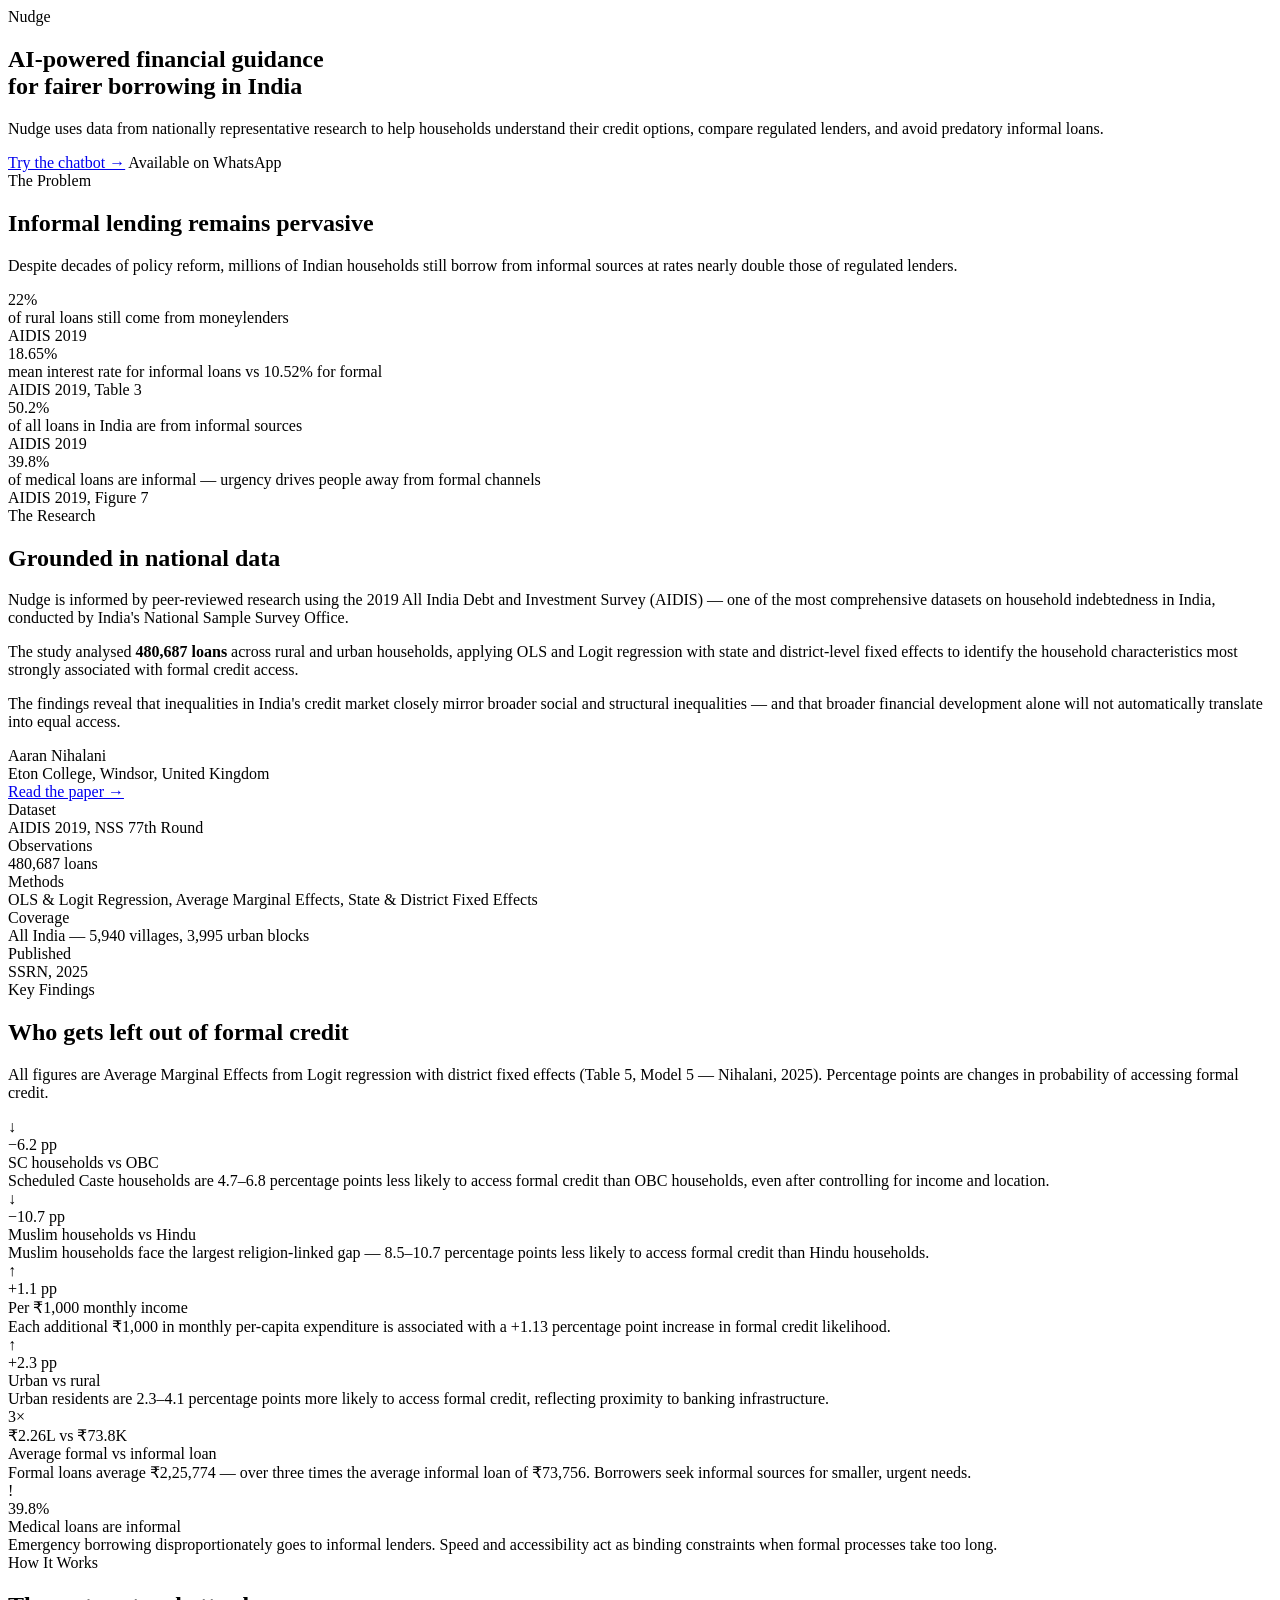
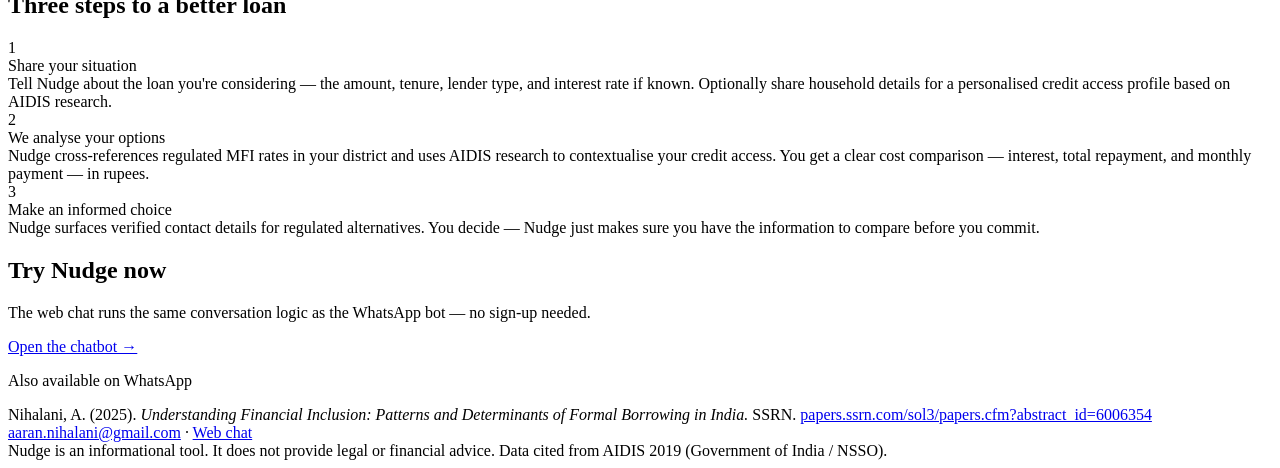
==== nudge_webhook/templates/landing.html @ 599371ca "refactor: remove RL pipeline and restructure bot code Remove all reinforcement learning-related depe" ====
<!doctype html>
<html lang="en">
  <head>
    <meta charset="utf-8" />
    <meta name="viewport" content="width=device-width, initial-scale=1" />
    <title>Nudge — AI-Powered Financial Guidance</title>
    <meta name="description" content="Nudge uses nationally representative research data to help Indian households access fairer credit and avoid predatory informal lenders." />
    <link rel="preconnect" href="https://fonts.googleapis.com" />
    <link rel="preconnect" href="https://fonts.gstatic.com" crossorigin />
    <link href="https://fonts.googleapis.com/css2?family=Fraunces:opsz,wght@9..144,400;9..144,600;9..144,700&family=IBM+Plex+Sans:wght@400;500;600&display=swap" rel="stylesheet" />
    <link rel="stylesheet" href="/static/landing.css" />
  </head>
  <body>
    <div class="bg-grain" aria-hidden="true"></div>

    <!-- ── Hero ─────────────────────────────────────────────────────────── -->
    <section class="hero">
      <div class="container">
        <div class="wordmark">Nudge</div>
        <h1 class="hero-headline">
          AI-powered financial guidance<br />for fairer borrowing in India
        </h1>
        <p class="hero-sub">
          Nudge uses data from nationally representative research to help households understand
          their credit options, compare regulated lenders, and avoid predatory informal loans.
        </p>
        <div class="hero-actions">
          <a href="/chat" class="btn btn-primary">Try the chatbot →</a>
          <span class="hero-badge">Available on WhatsApp</span>
        </div>
      </div>
    </section>

    <!-- ── The Problem ───────────────────────────────────────────────────── -->
    <section class="section" id="problem">
      <div class="container">
        <div class="section-label">The Problem</div>
        <h2 class="section-title">Informal lending remains pervasive</h2>
        <p class="section-intro">
          Despite decades of policy reform, millions of Indian households still borrow from
          informal sources at rates nearly double those of regulated lenders.
        </p>
        <div class="stat-grid">
          <div class="stat-card">
            <div class="stat-num">22%</div>
            <div class="stat-desc">of rural loans still come from moneylenders</div>
            <div class="stat-src">AIDIS 2019</div>
          </div>
          <div class="stat-card">
            <div class="stat-num">18.65%</div>
            <div class="stat-desc">mean interest rate for informal loans vs 10.52% for formal</div>
            <div class="stat-src">AIDIS 2019, Table 3</div>
          </div>
          <div class="stat-card">
            <div class="stat-num">50.2%</div>
            <div class="stat-desc">of all loans in India are from informal sources</div>
            <div class="stat-src">AIDIS 2019</div>
          </div>
          <div class="stat-card">
            <div class="stat-num">39.8%</div>
            <div class="stat-desc">of medical loans are informal — urgency drives people away from formal channels</div>
            <div class="stat-src">AIDIS 2019, Figure 7</div>
          </div>
        </div>
      </div>
    </section>

    <!-- ── The Research ──────────────────────────────────────────────────── -->
    <section class="section section-alt" id="research">
      <div class="container">
        <div class="section-label">The Research</div>
        <h2 class="section-title">Grounded in national data</h2>
        <div class="research-layout">
          <div class="research-text">
            <p>
              Nudge is informed by peer-reviewed research using the 2019 All India Debt and
              Investment Survey (AIDIS) — one of the most comprehensive datasets on household
              indebtedness in India, conducted by India's National Sample Survey Office.
            </p>
            <p>
              The study analysed <strong>480,687 loans</strong> across rural and urban households,
              applying OLS and Logit regression with state and district-level fixed effects to identify
              the household characteristics most strongly associated with formal credit access.
            </p>
            <p>
              The findings reveal that inequalities in India's credit market closely mirror broader
              social and structural inequalities — and that broader financial development alone will
              not automatically translate into equal access.
            </p>
            <div class="research-credit">
              <div class="credit-name">Aaran Nihalani</div>
              <div class="credit-affil">Eton College, Windsor, United Kingdom</div>
            </div>
            <a
              href="https://papers.ssrn.com/sol3/papers.cfm?abstract_id=6006354"
              target="_blank"
              rel="noopener noreferrer"
              class="btn btn-outline"
            >Read the paper →</a>
          </div>
          <div class="research-meta">
            <div class="meta-card">
              <div class="meta-item">
                <div class="meta-label">Dataset</div>
                <div class="meta-val">AIDIS 2019, NSS 77th Round</div>
              </div>
              <div class="meta-item">
                <div class="meta-label">Observations</div>
                <div class="meta-val">480,687 loans</div>
              </div>
              <div class="meta-item">
                <div class="meta-label">Methods</div>
                <div class="meta-val">OLS &amp; Logit Regression, Average Marginal Effects, State &amp; District Fixed Effects</div>
              </div>
              <div class="meta-item">
                <div class="meta-label">Coverage</div>
                <div class="meta-val">All India — 5,940 villages, 3,995 urban blocks</div>
              </div>
              <div class="meta-item">
                <div class="meta-label">Published</div>
                <div class="meta-val">SSRN, 2025</div>
              </div>
            </div>
          </div>
        </div>
      </div>
    </section>

    <!-- ── Key Findings ──────────────────────────────────────────────────── -->
    <section class="section" id="findings">
      <div class="container">
        <div class="section-label">Key Findings</div>
        <h2 class="section-title">Who gets left out of formal credit</h2>
        <p class="section-intro">
          All figures are Average Marginal Effects from Logit regression with district fixed effects
          (Table 5, Model 5 — Nihalani, 2025). Percentage points are changes in probability of
          accessing formal credit.
        </p>
        <div class="findings-grid">
          <div class="finding-card">
            <div class="finding-icon">↓</div>
            <div class="finding-stat">−6.2 pp</div>
            <div class="finding-label">SC households vs OBC</div>
            <div class="finding-detail">
              Scheduled Caste households are 4.7–6.8 percentage points less likely to access
              formal credit than OBC households, even after controlling for income and location.
            </div>
          </div>
          <div class="finding-card">
            <div class="finding-icon">↓</div>
            <div class="finding-stat">−10.7 pp</div>
            <div class="finding-label">Muslim households vs Hindu</div>
            <div class="finding-detail">
              Muslim households face the largest religion-linked gap — 8.5–10.7 percentage points
              less likely to access formal credit than Hindu households.
            </div>
          </div>
          <div class="finding-card">
            <div class="finding-icon">↑</div>
            <div class="finding-stat">+1.1 pp</div>
            <div class="finding-label">Per ₹1,000 monthly income</div>
            <div class="finding-detail">
              Each additional ₹1,000 in monthly per-capita expenditure is associated with a
              +1.13 percentage point increase in formal credit likelihood.
            </div>
          </div>
          <div class="finding-card">
            <div class="finding-icon">↑</div>
            <div class="finding-stat">+2.3 pp</div>
            <div class="finding-label">Urban vs rural</div>
            <div class="finding-detail">
              Urban residents are 2.3–4.1 percentage points more likely to access formal credit,
              reflecting proximity to banking infrastructure.
            </div>
          </div>
          <div class="finding-card">
            <div class="finding-icon">3×</div>
            <div class="finding-stat">₹2.26L vs ₹73.8K</div>
            <div class="finding-label">Average formal vs informal loan</div>
            <div class="finding-detail">
              Formal loans average ₹2,25,774 — over three times the average informal loan of
              ₹73,756. Borrowers seek informal sources for smaller, urgent needs.
            </div>
          </div>
          <div class="finding-card">
            <div class="finding-icon">!</div>
            <div class="finding-stat">39.8%</div>
            <div class="finding-label">Medical loans are informal</div>
            <div class="finding-detail">
              Emergency borrowing disproportionately goes to informal lenders. Speed and
              accessibility act as binding constraints when formal processes take too long.
            </div>
          </div>
        </div>
      </div>
    </section>

    <!-- ── How It Works ──────────────────────────────────────────────────── -->
    <section class="section section-alt" id="how">
      <div class="container">
        <div class="section-label">How It Works</div>
        <h2 class="section-title">Three steps to a better loan</h2>
        <div class="steps-grid">
          <div class="step-card">
            <div class="step-num">1</div>
            <div class="step-title">Share your situation</div>
            <div class="step-desc">
              Tell Nudge about the loan you're considering — the amount, tenure, lender type,
              and interest rate if known. Optionally share household details for a personalised
              credit access profile based on AIDIS research.
            </div>
          </div>
          <div class="step-card">
            <div class="step-num">2</div>
            <div class="step-title">We analyse your options</div>
            <div class="step-desc">
              Nudge cross-references regulated MFI rates in your district and uses AIDIS research
              to contextualise your credit access. You get a clear cost comparison — interest,
              total repayment, and monthly payment — in rupees.
            </div>
          </div>
          <div class="step-card">
            <div class="step-num">3</div>
            <div class="step-title">Make an informed choice</div>
            <div class="step-desc">
              Nudge surfaces verified contact details for regulated alternatives. You decide —
              Nudge just makes sure you have the information to compare before you commit.
            </div>
          </div>
        </div>
      </div>
    </section>

    <!-- ── Try It ─────────────────────────────────────────────────────────── -->
    <section class="section try-section" id="try">
      <div class="container try-container">
        <h2 class="try-title">Try Nudge now</h2>
        <p class="try-sub">
          The web chat runs the same conversation logic as the WhatsApp bot — no sign-up needed.
        </p>
        <a href="/chat" class="btn btn-primary btn-large">Open the chatbot →</a>
        <p class="try-note">Also available on WhatsApp</p>
      </div>
    </section>

    <!-- ── Footer ─────────────────────────────────────────────────────────── -->
    <footer class="footer">
      <div class="container footer-inner">
        <div class="footer-citation">
          Nihalani, A. (2025). <em>Understanding Financial Inclusion: Patterns and Determinants of
          Formal Borrowing in India.</em> SSRN.
          <a href="https://papers.ssrn.com/sol3/papers.cfm?abstract_id=6006354" target="_blank" rel="noopener noreferrer">
            papers.ssrn.com/sol3/papers.cfm?abstract_id=6006354
          </a>
        </div>
        <div class="footer-links">
          <a href="mailto:aaran.nihalani@gmail.com">aaran.nihalani@gmail.com</a>
          <span class="footer-sep">·</span>
          <a href="/chat">Web chat</a>
        </div>
        <div class="footer-disclaimer">
          Nudge is an informational tool. It does not provide legal or financial advice.
          Data cited from AIDIS 2019 (Government of India / NSSO).
        </div>
      </div>
    </footer>
  </body>
</html>
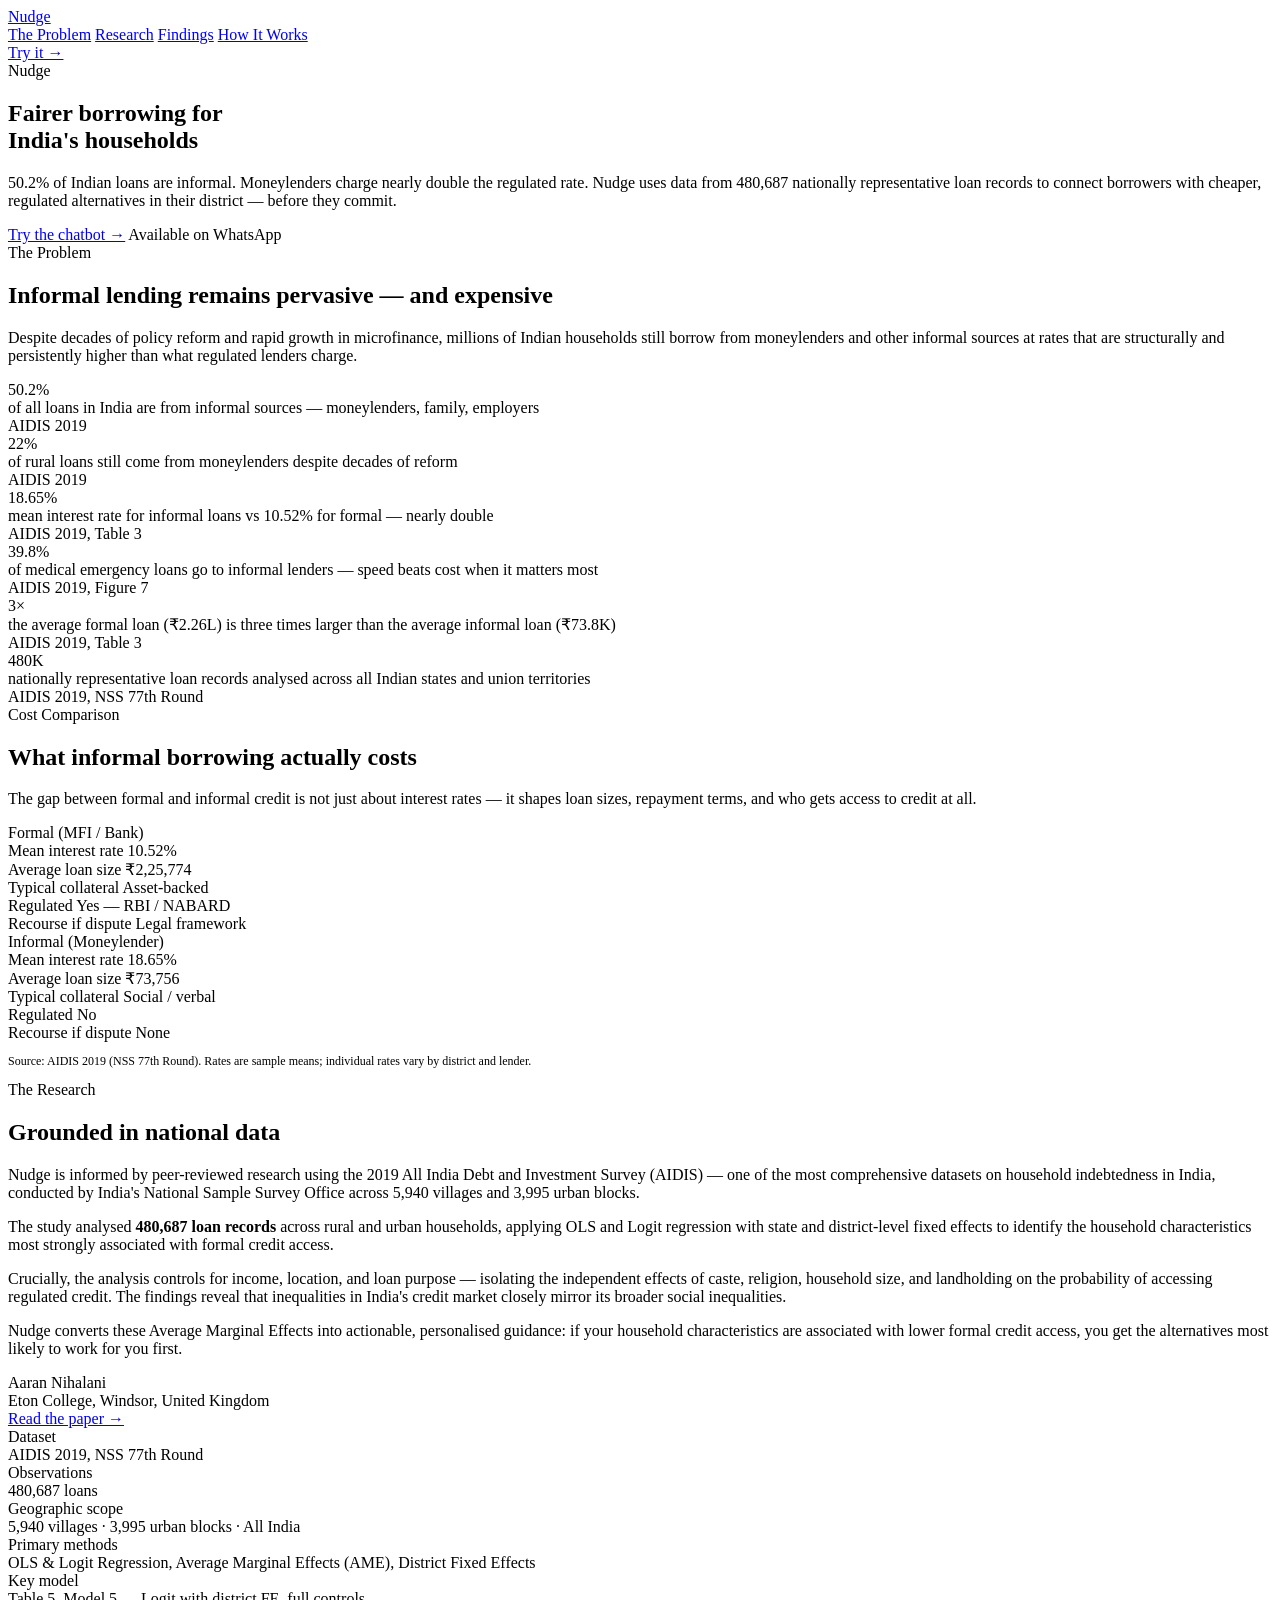
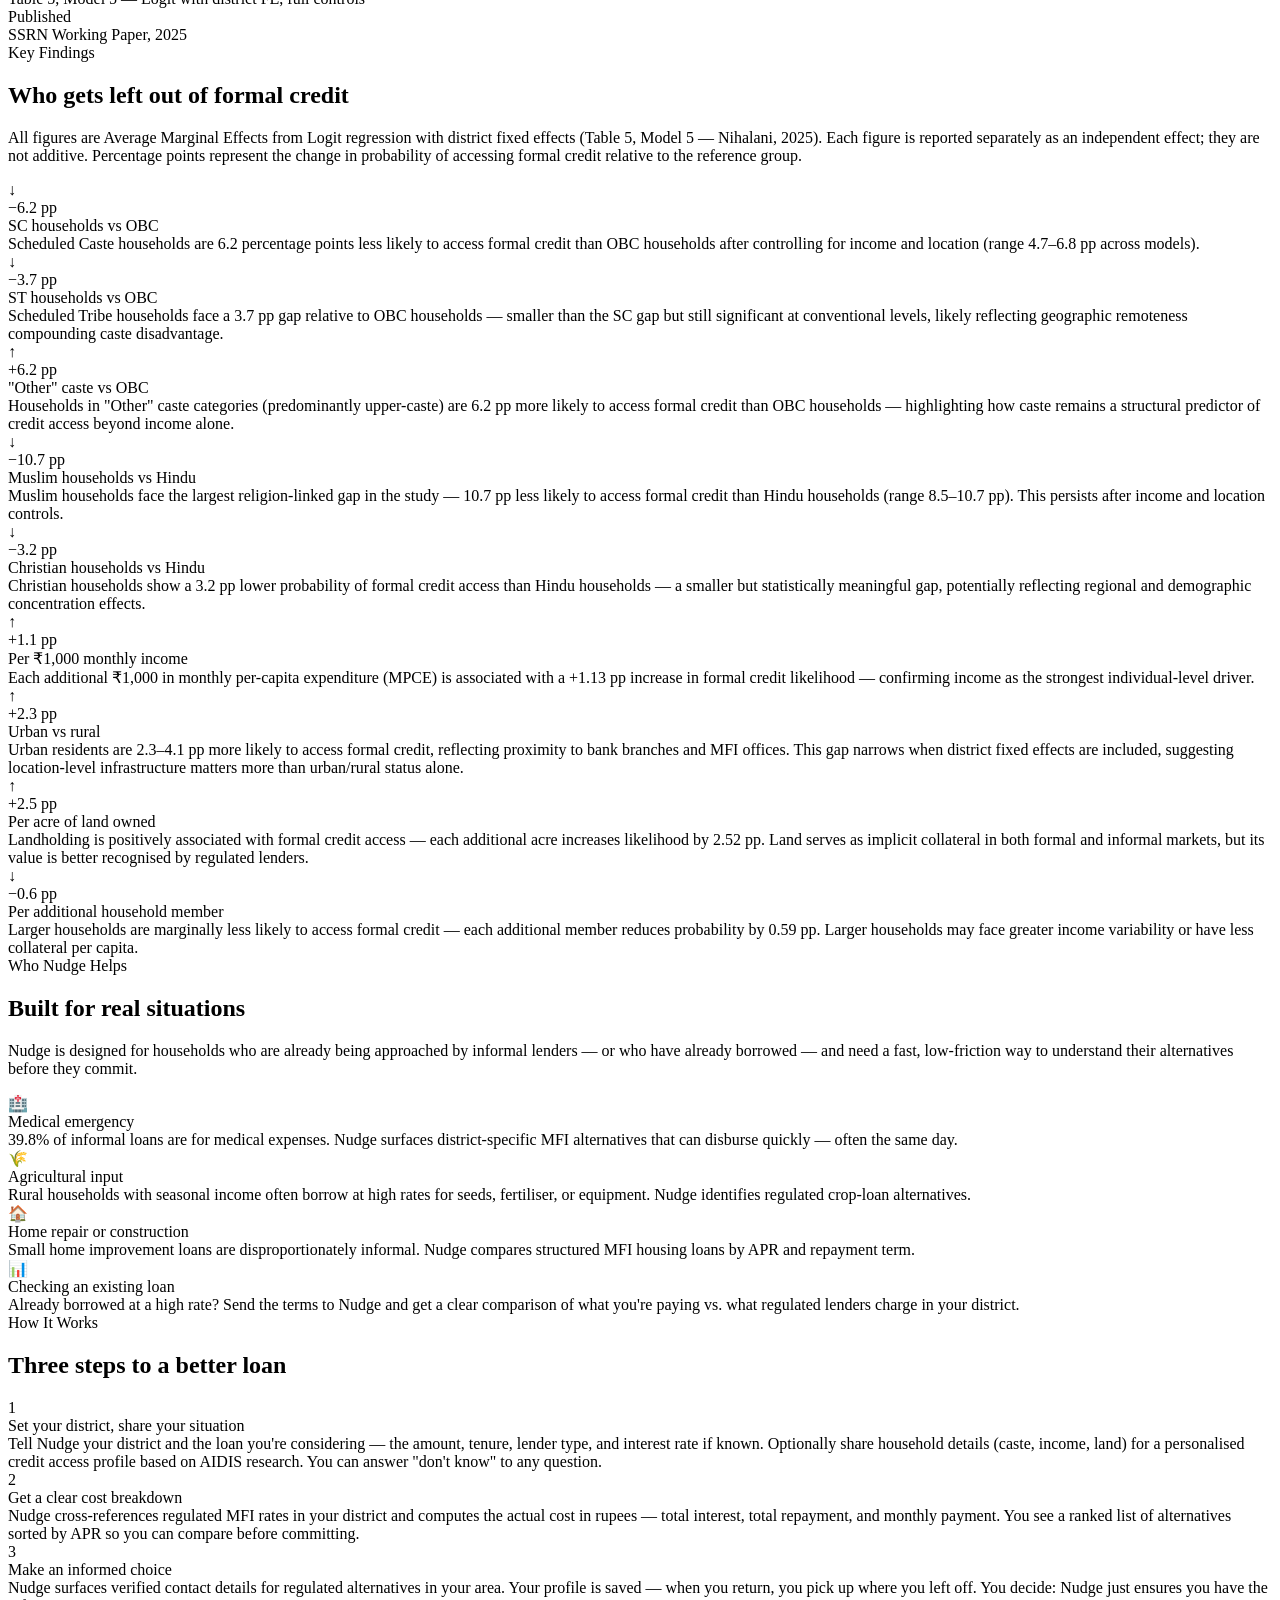
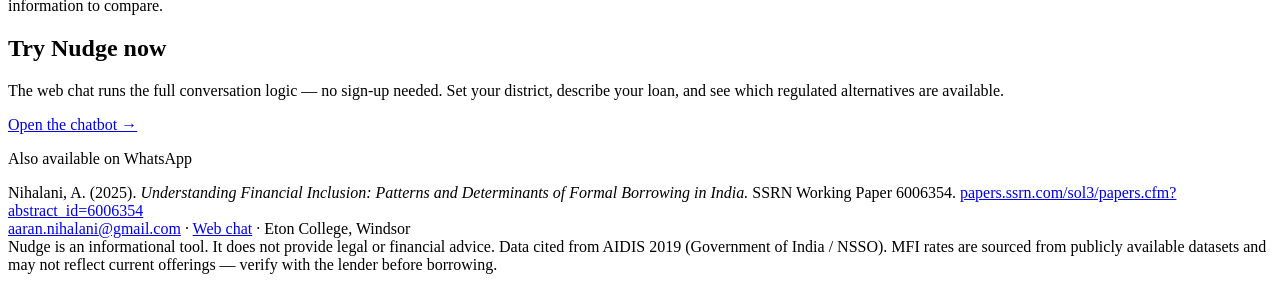
==== commit fa064efc: "chore: remove daily nudge code, fix DB, overhaul landing page remove all automated daily nudge infra" ====
--- a/nudge_webhook/templates/landing.html
+++ b/nudge_webhook/templates/landing.html
@@ -3,7 +3,7 @@
   <head>
     <meta charset="utf-8" />
     <meta name="viewport" content="width=device-width, initial-scale=1" />
-    <title>Nudge — AI-Powered Financial Guidance</title>
+    <title>Nudge — AI-Powered Financial Guidance for India</title>
     <meta name="description" content="Nudge uses nationally representative research data to help Indian households access fairer credit and avoid predatory informal lenders." />
     <link rel="preconnect" href="https://fonts.googleapis.com" />
     <link rel="preconnect" href="https://fonts.gstatic.com" crossorigin />
@@ -13,19 +13,34 @@
   <body>
     <div class="bg-grain" aria-hidden="true"></div>
 
+    <!-- ── Navigation ────────────────────────────────────────────────────── -->
+    <nav class="nav">
+      <div class="container nav-inner">
+        <a href="/" class="nav-brand">Nudge</a>
+        <div class="nav-links">
+          <a href="#problem" class="nav-link">The Problem</a>
+          <a href="#research" class="nav-link">Research</a>
+          <a href="#findings" class="nav-link">Findings</a>
+          <a href="#how" class="nav-link">How It Works</a>
+        </div>
+        <a href="/chat" class="btn btn-primary nav-cta">Try it →</a>
+      </div>
+    </nav>
+
     <!-- ── Hero ─────────────────────────────────────────────────────────── -->
     <section class="hero">
       <div class="container">
         <div class="wordmark">Nudge</div>
         <h1 class="hero-headline">
-          AI-powered financial guidance<br />for fairer borrowing in India
+          Fairer borrowing for<br />India's households
         </h1>
         <p class="hero-sub">
-          Nudge uses data from nationally representative research to help households understand
-          their credit options, compare regulated lenders, and avoid predatory informal loans.
+          50.2% of Indian loans are informal. Moneylenders charge nearly double the regulated rate.
+          Nudge uses data from 480,687 nationally representative loan records to connect borrowers
+          with cheaper, regulated alternatives in their district — before they commit.
         </p>
         <div class="hero-actions">
-          <a href="/chat" class="btn btn-primary">Try the chatbot →</a>
+          <a href="/chat" class="btn btn-primary btn-large">Try the chatbot →</a>
           <span class="hero-badge">Available on WhatsApp</span>
         </div>
       </div>
@@ -35,38 +50,110 @@
     <section class="section" id="problem">
       <div class="container">
         <div class="section-label">The Problem</div>
-        <h2 class="section-title">Informal lending remains pervasive</h2>
+        <h2 class="section-title">Informal lending remains pervasive — and expensive</h2>
         <p class="section-intro">
-          Despite decades of policy reform, millions of Indian households still borrow from
-          informal sources at rates nearly double those of regulated lenders.
+          Despite decades of policy reform and rapid growth in microfinance, millions of Indian
+          households still borrow from moneylenders and other informal sources at rates that are
+          structurally and persistently higher than what regulated lenders charge.
         </p>
         <div class="stat-grid">
           <div class="stat-card">
+            <div class="stat-num">50.2%</div>
+            <div class="stat-desc">of all loans in India are from informal sources — moneylenders, family, employers</div>
+            <div class="stat-src">AIDIS 2019</div>
+          </div>
+          <div class="stat-card">
             <div class="stat-num">22%</div>
-            <div class="stat-desc">of rural loans still come from moneylenders</div>
+            <div class="stat-desc">of rural loans still come from moneylenders despite decades of reform</div>
             <div class="stat-src">AIDIS 2019</div>
           </div>
           <div class="stat-card">
             <div class="stat-num">18.65%</div>
-            <div class="stat-desc">mean interest rate for informal loans vs 10.52% for formal</div>
+            <div class="stat-desc">mean interest rate for informal loans vs 10.52% for formal — nearly double</div>
             <div class="stat-src">AIDIS 2019, Table 3</div>
           </div>
           <div class="stat-card">
-            <div class="stat-num">50.2%</div>
-            <div class="stat-desc">of all loans in India are from informal sources</div>
-            <div class="stat-src">AIDIS 2019</div>
-          </div>
-          <div class="stat-card">
             <div class="stat-num">39.8%</div>
-            <div class="stat-desc">of medical loans are informal — urgency drives people away from formal channels</div>
+            <div class="stat-desc">of medical emergency loans go to informal lenders — speed beats cost when it matters most</div>
             <div class="stat-src">AIDIS 2019, Figure 7</div>
           </div>
-        </div>
+          <div class="stat-card">
+            <div class="stat-num">3×</div>
+            <div class="stat-desc">the average formal loan (₹2.26L) is three times larger than the average informal loan (₹73.8K)</div>
+            <div class="stat-src">AIDIS 2019, Table 3</div>
+          </div>
+          <div class="stat-card">
+            <div class="stat-num">480K</div>
+            <div class="stat-desc">nationally representative loan records analysed across all Indian states and union territories</div>
+            <div class="stat-src">AIDIS 2019, NSS 77th Round</div>
+          </div>
+        </div>
+      </div>
+    </section>
+
+    <!-- ── Formal vs Informal ─────────────────────────────────────────────── -->
+    <section class="section section-alt">
+      <div class="container">
+        <div class="section-label">Cost Comparison</div>
+        <h2 class="section-title">What informal borrowing actually costs</h2>
+        <p class="section-intro">
+          The gap between formal and informal credit is not just about interest rates — it shapes
+          loan sizes, repayment terms, and who gets access to credit at all.
+        </p>
+        <div class="compare-grid">
+          <div class="compare-col formal">
+            <div class="compare-head">Formal (MFI / Bank)</div>
+            <div class="compare-row">
+              <span class="compare-key">Mean interest rate</span>
+              <span class="compare-val">10.52%</span>
+            </div>
+            <div class="compare-row">
+              <span class="compare-key">Average loan size</span>
+              <span class="compare-val">₹2,25,774</span>
+            </div>
+            <div class="compare-row">
+              <span class="compare-key">Typical collateral</span>
+              <span class="compare-val">Asset-backed</span>
+            </div>
+            <div class="compare-row">
+              <span class="compare-key">Regulated</span>
+              <span class="compare-val">Yes — RBI / NABARD</span>
+            </div>
+            <div class="compare-row">
+              <span class="compare-key">Recourse if dispute</span>
+              <span class="compare-val">Legal framework</span>
+            </div>
+          </div>
+          <div class="compare-col informal">
+            <div class="compare-head">Informal (Moneylender)</div>
+            <div class="compare-row">
+              <span class="compare-key">Mean interest rate</span>
+              <span class="compare-val">18.65%</span>
+            </div>
+            <div class="compare-row">
+              <span class="compare-key">Average loan size</span>
+              <span class="compare-val">₹73,756</span>
+            </div>
+            <div class="compare-row">
+              <span class="compare-key">Typical collateral</span>
+              <span class="compare-val">Social / verbal</span>
+            </div>
+            <div class="compare-row">
+              <span class="compare-key">Regulated</span>
+              <span class="compare-val">No</span>
+            </div>
+            <div class="compare-row">
+              <span class="compare-key">Recourse if dispute</span>
+              <span class="compare-val">None</span>
+            </div>
+          </div>
+        </div>
+        <p style="font-size:12px; color:var(--muted2);">Source: AIDIS 2019 (NSS 77th Round). Rates are sample means; individual rates vary by district and lender.</p>
       </div>
     </section>
 
     <!-- ── The Research ──────────────────────────────────────────────────── -->
-    <section class="section section-alt" id="research">
+    <section class="section" id="research">
       <div class="container">
         <div class="section-label">The Research</div>
         <h2 class="section-title">Grounded in national data</h2>
@@ -75,17 +162,25 @@
             <p>
               Nudge is informed by peer-reviewed research using the 2019 All India Debt and
               Investment Survey (AIDIS) — one of the most comprehensive datasets on household
-              indebtedness in India, conducted by India's National Sample Survey Office.
+              indebtedness in India, conducted by India's National Sample Survey Office across
+              5,940 villages and 3,995 urban blocks.
             </p>
             <p>
-              The study analysed <strong>480,687 loans</strong> across rural and urban households,
-              applying OLS and Logit regression with state and district-level fixed effects to identify
-              the household characteristics most strongly associated with formal credit access.
+              The study analysed <strong>480,687 loan records</strong> across rural and urban
+              households, applying OLS and Logit regression with state and district-level fixed
+              effects to identify the household characteristics most strongly associated with
+              formal credit access.
             </p>
             <p>
-              The findings reveal that inequalities in India's credit market closely mirror broader
-              social and structural inequalities — and that broader financial development alone will
-              not automatically translate into equal access.
+              Crucially, the analysis controls for income, location, and loan purpose — isolating
+              the independent effects of caste, religion, household size, and landholding on the
+              probability of accessing regulated credit. The findings reveal that inequalities in
+              India's credit market closely mirror its broader social inequalities.
+            </p>
+            <p>
+              Nudge converts these Average Marginal Effects into actionable, personalised guidance:
+              if your household characteristics are associated with lower formal credit access, you
+              get the alternatives most likely to work for you first.
             </p>
             <div class="research-credit">
               <div class="credit-name">Aaran Nihalani</div>
@@ -109,16 +204,20 @@
                 <div class="meta-val">480,687 loans</div>
               </div>
               <div class="meta-item">
-                <div class="meta-label">Methods</div>
-                <div class="meta-val">OLS &amp; Logit Regression, Average Marginal Effects, State &amp; District Fixed Effects</div>
-              </div>
-              <div class="meta-item">
-                <div class="meta-label">Coverage</div>
-                <div class="meta-val">All India — 5,940 villages, 3,995 urban blocks</div>
+                <div class="meta-label">Geographic scope</div>
+                <div class="meta-val">5,940 villages · 3,995 urban blocks · All India</div>
+              </div>
+              <div class="meta-item">
+                <div class="meta-label">Primary methods</div>
+                <div class="meta-val">OLS &amp; Logit Regression, Average Marginal Effects (AME), District Fixed Effects</div>
+              </div>
+              <div class="meta-item">
+                <div class="meta-label">Key model</div>
+                <div class="meta-val">Table 5, Model 5 — Logit with district FE, full controls</div>
               </div>
               <div class="meta-item">
                 <div class="meta-label">Published</div>
-                <div class="meta-val">SSRN, 2025</div>
+                <div class="meta-val">SSRN Working Paper, 2025</div>
               </div>
             </div>
           </div>
@@ -127,68 +226,153 @@
     </section>
 
     <!-- ── Key Findings ──────────────────────────────────────────────────── -->
-    <section class="section" id="findings">
+    <section class="section section-alt" id="findings">
       <div class="container">
         <div class="section-label">Key Findings</div>
         <h2 class="section-title">Who gets left out of formal credit</h2>
         <p class="section-intro">
           All figures are Average Marginal Effects from Logit regression with district fixed effects
-          (Table 5, Model 5 — Nihalani, 2025). Percentage points are changes in probability of
-          accessing formal credit.
+          (Table 5, Model 5 — Nihalani, 2025). Each figure is reported separately as an independent
+          effect; they are not additive. Percentage points represent the change in probability of
+          accessing formal credit relative to the reference group.
         </p>
         <div class="findings-grid">
           <div class="finding-card">
-            <div class="finding-icon">↓</div>
-            <div class="finding-stat">−6.2 pp</div>
+            <div class="finding-icon" style="color:var(--warn)">↓</div>
+            <div class="finding-stat" style="color:var(--warn)">−6.2 pp</div>
             <div class="finding-label">SC households vs OBC</div>
             <div class="finding-detail">
-              Scheduled Caste households are 4.7–6.8 percentage points less likely to access
-              formal credit than OBC households, even after controlling for income and location.
-            </div>
-          </div>
-          <div class="finding-card">
-            <div class="finding-icon">↓</div>
-            <div class="finding-stat">−10.7 pp</div>
+              Scheduled Caste households are 6.2 percentage points less likely to access formal
+              credit than OBC households after controlling for income and location
+              (range 4.7–6.8 pp across models).
+            </div>
+          </div>
+          <div class="finding-card">
+            <div class="finding-icon" style="color:var(--warn)">↓</div>
+            <div class="finding-stat" style="color:var(--warn)">−3.7 pp</div>
+            <div class="finding-label">ST households vs OBC</div>
+            <div class="finding-detail">
+              Scheduled Tribe households face a 3.7 pp gap relative to OBC households — smaller
+              than the SC gap but still significant at conventional levels, likely reflecting
+              geographic remoteness compounding caste disadvantage.
+            </div>
+          </div>
+          <div class="finding-card">
+            <div class="finding-icon" style="color:var(--good)">↑</div>
+            <div class="finding-stat">+6.2 pp</div>
+            <div class="finding-label">"Other" caste vs OBC</div>
+            <div class="finding-detail">
+              Households in "Other" caste categories (predominantly upper-caste) are 6.2 pp
+              more likely to access formal credit than OBC households — highlighting how caste
+              remains a structural predictor of credit access beyond income alone.
+            </div>
+          </div>
+          <div class="finding-card">
+            <div class="finding-icon" style="color:var(--warn)">↓</div>
+            <div class="finding-stat" style="color:var(--warn)">−10.7 pp</div>
             <div class="finding-label">Muslim households vs Hindu</div>
             <div class="finding-detail">
-              Muslim households face the largest religion-linked gap — 8.5–10.7 percentage points
-              less likely to access formal credit than Hindu households.
-            </div>
-          </div>
-          <div class="finding-card">
-            <div class="finding-icon">↑</div>
+              Muslim households face the largest religion-linked gap in the study — 10.7 pp
+              less likely to access formal credit than Hindu households
+              (range 8.5–10.7 pp). This persists after income and location controls.
+            </div>
+          </div>
+          <div class="finding-card">
+            <div class="finding-icon" style="color:var(--warn)">↓</div>
+            <div class="finding-stat" style="color:var(--warn)">−3.2 pp</div>
+            <div class="finding-label">Christian households vs Hindu</div>
+            <div class="finding-detail">
+              Christian households show a 3.2 pp lower probability of formal credit access
+              than Hindu households — a smaller but statistically meaningful gap, potentially
+              reflecting regional and demographic concentration effects.
+            </div>
+          </div>
+          <div class="finding-card">
+            <div class="finding-icon" style="color:var(--accent2)">↑</div>
             <div class="finding-stat">+1.1 pp</div>
             <div class="finding-label">Per ₹1,000 monthly income</div>
             <div class="finding-detail">
-              Each additional ₹1,000 in monthly per-capita expenditure is associated with a
-              +1.13 percentage point increase in formal credit likelihood.
-            </div>
-          </div>
-          <div class="finding-card">
-            <div class="finding-icon">↑</div>
+              Each additional ₹1,000 in monthly per-capita expenditure (MPCE) is associated
+              with a +1.13 pp increase in formal credit likelihood — confirming income as the
+              strongest individual-level driver.
+            </div>
+          </div>
+          <div class="finding-card">
+            <div class="finding-icon" style="color:var(--accent2)">↑</div>
             <div class="finding-stat">+2.3 pp</div>
             <div class="finding-label">Urban vs rural</div>
             <div class="finding-detail">
-              Urban residents are 2.3–4.1 percentage points more likely to access formal credit,
-              reflecting proximity to banking infrastructure.
-            </div>
-          </div>
-          <div class="finding-card">
-            <div class="finding-icon">3×</div>
-            <div class="finding-stat">₹2.26L vs ₹73.8K</div>
-            <div class="finding-label">Average formal vs informal loan</div>
-            <div class="finding-detail">
-              Formal loans average ₹2,25,774 — over three times the average informal loan of
-              ₹73,756. Borrowers seek informal sources for smaller, urgent needs.
-            </div>
-          </div>
-          <div class="finding-card">
-            <div class="finding-icon">!</div>
-            <div class="finding-stat">39.8%</div>
-            <div class="finding-label">Medical loans are informal</div>
-            <div class="finding-detail">
-              Emergency borrowing disproportionately goes to informal lenders. Speed and
-              accessibility act as binding constraints when formal processes take too long.
+              Urban residents are 2.3–4.1 pp more likely to access formal credit, reflecting
+              proximity to bank branches and MFI offices. This gap narrows when district fixed
+              effects are included, suggesting location-level infrastructure matters more than
+              urban/rural status alone.
+            </div>
+          </div>
+          <div class="finding-card">
+            <div class="finding-icon" style="color:var(--accent2)">↑</div>
+            <div class="finding-stat">+2.5 pp</div>
+            <div class="finding-label">Per acre of land owned</div>
+            <div class="finding-detail">
+              Landholding is positively associated with formal credit access — each additional
+              acre increases likelihood by 2.52 pp. Land serves as implicit collateral in both
+              formal and informal markets, but its value is better recognised by regulated lenders.
+            </div>
+          </div>
+          <div class="finding-card">
+            <div class="finding-icon" style="color:var(--warn)">↓</div>
+            <div class="finding-stat" style="color:var(--warn)">−0.6 pp</div>
+            <div class="finding-label">Per additional household member</div>
+            <div class="finding-detail">
+              Larger households are marginally less likely to access formal credit — each
+              additional member reduces probability by 0.59 pp. Larger households may face
+              greater income variability or have less collateral per capita.
+            </div>
+          </div>
+        </div>
+      </div>
+    </section>
+
+    <!-- ── Who This Helps ─────────────────────────────────────────────────── -->
+    <section class="section" id="who">
+      <div class="container">
+        <div class="section-label">Who Nudge Helps</div>
+        <h2 class="section-title">Built for real situations</h2>
+        <p class="section-intro">
+          Nudge is designed for households who are already being approached by informal lenders
+          — or who have already borrowed — and need a fast, low-friction way to understand their
+          alternatives before they commit.
+        </p>
+        <div class="who-grid">
+          <div class="who-card">
+            <div class="who-icon">🏥</div>
+            <div class="who-title">Medical emergency</div>
+            <div class="who-desc">
+              39.8% of informal loans are for medical expenses. Nudge surfaces district-specific
+              MFI alternatives that can disburse quickly — often the same day.
+            </div>
+          </div>
+          <div class="who-card">
+            <div class="who-icon">🌾</div>
+            <div class="who-title">Agricultural input</div>
+            <div class="who-desc">
+              Rural households with seasonal income often borrow at high rates for seeds,
+              fertiliser, or equipment. Nudge identifies regulated crop-loan alternatives.
+            </div>
+          </div>
+          <div class="who-card">
+            <div class="who-icon">🏠</div>
+            <div class="who-title">Home repair or construction</div>
+            <div class="who-desc">
+              Small home improvement loans are disproportionately informal. Nudge compares
+              structured MFI housing loans by APR and repayment term.
+            </div>
+          </div>
+          <div class="who-card">
+            <div class="who-icon">📊</div>
+            <div class="who-title">Checking an existing loan</div>
+            <div class="who-desc">
+              Already borrowed at a high rate? Send the terms to Nudge and get a clear
+              comparison of what you're paying vs. what regulated lenders charge in your district.
             </div>
           </div>
         </div>
@@ -203,28 +387,30 @@
         <div class="steps-grid">
           <div class="step-card">
             <div class="step-num">1</div>
-            <div class="step-title">Share your situation</div>
+            <div class="step-title">Set your district, share your situation</div>
             <div class="step-desc">
-              Tell Nudge about the loan you're considering — the amount, tenure, lender type,
-              and interest rate if known. Optionally share household details for a personalised
-              credit access profile based on AIDIS research.
+              Tell Nudge your district and the loan you're considering — the amount, tenure,
+              lender type, and interest rate if known. Optionally share household details
+              (caste, income, land) for a personalised credit access profile based on AIDIS research.
+              You can answer "don't know" to any question.
             </div>
           </div>
           <div class="step-card">
             <div class="step-num">2</div>
-            <div class="step-title">We analyse your options</div>
+            <div class="step-title">Get a clear cost breakdown</div>
             <div class="step-desc">
-              Nudge cross-references regulated MFI rates in your district and uses AIDIS research
-              to contextualise your credit access. You get a clear cost comparison — interest,
-              total repayment, and monthly payment — in rupees.
+              Nudge cross-references regulated MFI rates in your district and computes the actual
+              cost in rupees — total interest, total repayment, and monthly payment. You see
+              a ranked list of alternatives sorted by APR so you can compare before committing.
             </div>
           </div>
           <div class="step-card">
             <div class="step-num">3</div>
             <div class="step-title">Make an informed choice</div>
             <div class="step-desc">
-              Nudge surfaces verified contact details for regulated alternatives. You decide —
-              Nudge just makes sure you have the information to compare before you commit.
+              Nudge surfaces verified contact details for regulated alternatives in your area.
+              Your profile is saved — when you return, you pick up where you left off. You
+              decide: Nudge just ensures you have the information to compare.
             </div>
           </div>
         </div>
@@ -236,7 +422,9 @@
       <div class="container try-container">
         <h2 class="try-title">Try Nudge now</h2>
         <p class="try-sub">
-          The web chat runs the same conversation logic as the WhatsApp bot — no sign-up needed.
+          The web chat runs the full conversation logic — no sign-up needed.
+          Set your district, describe your loan, and see which regulated alternatives
+          are available.
         </p>
         <a href="/chat" class="btn btn-primary btn-large">Open the chatbot →</a>
         <p class="try-note">Also available on WhatsApp</p>
@@ -248,7 +436,7 @@
       <div class="container footer-inner">
         <div class="footer-citation">
           Nihalani, A. (2025). <em>Understanding Financial Inclusion: Patterns and Determinants of
-          Formal Borrowing in India.</em> SSRN.
+          Formal Borrowing in India.</em> SSRN Working Paper 6006354.
           <a href="https://papers.ssrn.com/sol3/papers.cfm?abstract_id=6006354" target="_blank" rel="noopener noreferrer">
             papers.ssrn.com/sol3/papers.cfm?abstract_id=6006354
           </a>
@@ -257,10 +445,14 @@
           <a href="mailto:aaran.nihalani@gmail.com">aaran.nihalani@gmail.com</a>
           <span class="footer-sep">·</span>
           <a href="/chat">Web chat</a>
+          <span class="footer-sep">·</span>
+          <span>Eton College, Windsor</span>
         </div>
         <div class="footer-disclaimer">
           Nudge is an informational tool. It does not provide legal or financial advice.
-          Data cited from AIDIS 2019 (Government of India / NSSO).
+          Data cited from AIDIS 2019 (Government of India / NSSO). MFI rates are sourced from
+          publicly available datasets and may not reflect current offerings — verify with the
+          lender before borrowing.
         </div>
       </div>
     </footer>
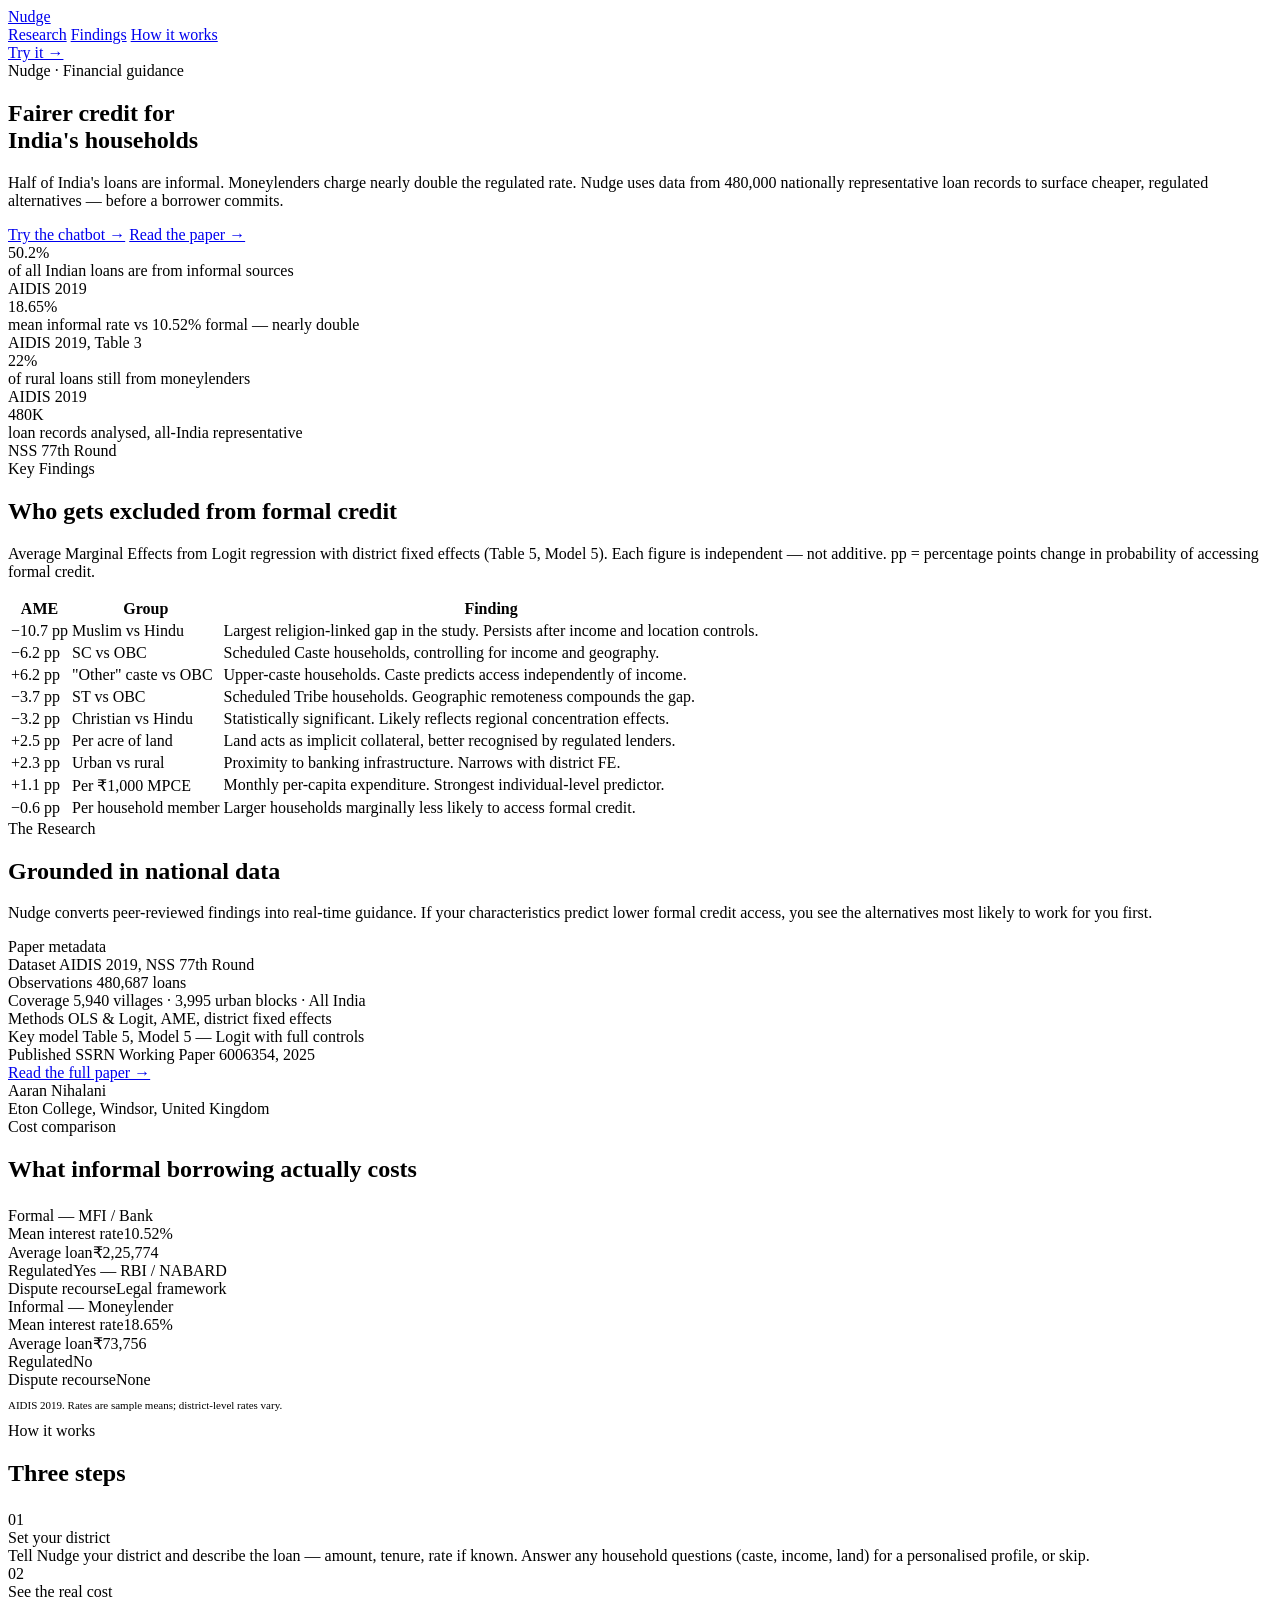
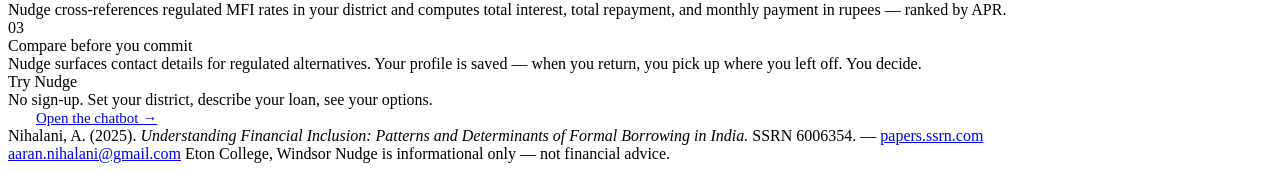
==== commit cbb989b6: "refactor!: remove twilio integration, switch to pure web chatbot remove all Twilio SDK dependencies " ====
--- a/nudge_webhook/templates/landing.html
+++ b/nudge_webhook/templates/landing.html
@@ -3,458 +3,268 @@
   <head>
     <meta charset="utf-8" />
     <meta name="viewport" content="width=device-width, initial-scale=1" />
-    <title>Nudge — AI-Powered Financial Guidance for India</title>
-    <meta name="description" content="Nudge uses nationally representative research data to help Indian households access fairer credit and avoid predatory informal lenders." />
+    <title>Nudge — Financial Guidance for Indian Households</title>
+    <meta name="description" content="AI chatbot using AIDIS 2019 research to help Indian households access regulated microfinance and avoid predatory informal lenders." />
     <link rel="preconnect" href="https://fonts.googleapis.com" />
     <link rel="preconnect" href="https://fonts.gstatic.com" crossorigin />
-    <link href="https://fonts.googleapis.com/css2?family=Fraunces:opsz,wght@9..144,400;9..144,600;9..144,700&family=IBM+Plex+Sans:wght@400;500;600&display=swap" rel="stylesheet" />
+    <link href="https://fonts.googleapis.com/css2?family=Fraunces:opsz,wght@9..144,400;9..144,600;9..144,700&family=IBM+Plex+Sans:wght@400;500;600&family=IBM+Plex+Mono:wght@400;700&display=swap" rel="stylesheet" />
     <link rel="stylesheet" href="/static/landing.css" />
   </head>
   <body>
-    <div class="bg-grain" aria-hidden="true"></div>
-
-    <!-- ── Navigation ────────────────────────────────────────────────────── -->
+
     <nav class="nav">
-      <div class="container nav-inner">
+      <div class="nav-inner">
         <a href="/" class="nav-brand">Nudge</a>
         <div class="nav-links">
-          <a href="#problem" class="nav-link">The Problem</a>
           <a href="#research" class="nav-link">Research</a>
           <a href="#findings" class="nav-link">Findings</a>
-          <a href="#how" class="nav-link">How It Works</a>
-        </div>
-        <a href="/chat" class="btn btn-primary nav-cta">Try it →</a>
+          <a href="#how" class="nav-link">How it works</a>
+        </div>
+        <a href="/chat" class="nav-cta">Try it →</a>
       </div>
     </nav>
 
     <!-- ── Hero ─────────────────────────────────────────────────────────── -->
     <section class="hero">
-      <div class="container">
-        <div class="wordmark">Nudge</div>
-        <h1 class="hero-headline">
-          Fairer borrowing for<br />India's households
-        </h1>
-        <p class="hero-sub">
-          50.2% of Indian loans are informal. Moneylenders charge nearly double the regulated rate.
-          Nudge uses data from 480,687 nationally representative loan records to connect borrowers
-          with cheaper, regulated alternatives in their district — before they commit.
-        </p>
-        <div class="hero-actions">
-          <a href="/chat" class="btn btn-primary btn-large">Try the chatbot →</a>
-          <span class="hero-badge">Available on WhatsApp</span>
-        </div>
-      </div>
-    </section>
-
-    <!-- ── The Problem ───────────────────────────────────────────────────── -->
-    <section class="section" id="problem">
-      <div class="container">
-        <div class="section-label">The Problem</div>
-        <h2 class="section-title">Informal lending remains pervasive — and expensive</h2>
-        <p class="section-intro">
-          Despite decades of policy reform and rapid growth in microfinance, millions of Indian
-          households still borrow from moneylenders and other informal sources at rates that are
-          structurally and persistently higher than what regulated lenders charge.
-        </p>
-        <div class="stat-grid">
-          <div class="stat-card">
-            <div class="stat-num">50.2%</div>
-            <div class="stat-desc">of all loans in India are from informal sources — moneylenders, family, employers</div>
-            <div class="stat-src">AIDIS 2019</div>
-          </div>
-          <div class="stat-card">
-            <div class="stat-num">22%</div>
-            <div class="stat-desc">of rural loans still come from moneylenders despite decades of reform</div>
-            <div class="stat-src">AIDIS 2019</div>
-          </div>
-          <div class="stat-card">
-            <div class="stat-num">18.65%</div>
-            <div class="stat-desc">mean interest rate for informal loans vs 10.52% for formal — nearly double</div>
-            <div class="stat-src">AIDIS 2019, Table 3</div>
-          </div>
-          <div class="stat-card">
-            <div class="stat-num">39.8%</div>
-            <div class="stat-desc">of medical emergency loans go to informal lenders — speed beats cost when it matters most</div>
-            <div class="stat-src">AIDIS 2019, Figure 7</div>
-          </div>
-          <div class="stat-card">
-            <div class="stat-num">3×</div>
-            <div class="stat-desc">the average formal loan (₹2.26L) is three times larger than the average informal loan (₹73.8K)</div>
-            <div class="stat-src">AIDIS 2019, Table 3</div>
-          </div>
-          <div class="stat-card">
-            <div class="stat-num">480K</div>
-            <div class="stat-desc">nationally representative loan records analysed across all Indian states and union territories</div>
-            <div class="stat-src">AIDIS 2019, NSS 77th Round</div>
-          </div>
-        </div>
-      </div>
-    </section>
-
-    <!-- ── Formal vs Informal ─────────────────────────────────────────────── -->
-    <section class="section section-alt">
-      <div class="container">
-        <div class="section-label">Cost Comparison</div>
-        <h2 class="section-title">What informal borrowing actually costs</h2>
-        <p class="section-intro">
-          The gap between formal and informal credit is not just about interest rates — it shapes
-          loan sizes, repayment terms, and who gets access to credit at all.
-        </p>
-        <div class="compare-grid">
+      <div class="hero-inner">
+        <div>
+          <div class="hero-eyebrow">Nudge · Financial guidance</div>
+          <h1 class="hero-h1">Fairer credit for<br>India's households</h1>
+          <p class="hero-sub">
+            Half of India's loans are informal. Moneylenders charge nearly double the regulated rate.
+            Nudge uses data from 480,000 nationally representative loan records to surface cheaper,
+            regulated alternatives — before a borrower commits.
+          </p>
+          <div class="hero-actions">
+            <a href="/chat" class="btn-primary">Try the chatbot →</a>
+            <a href="https://papers.ssrn.com/sol3/papers.cfm?abstract_id=6006354" target="_blank" rel="noopener" class="btn-outline">Read the paper →</a>
+          </div>
+        </div>
+
+        <div class="hero-stats">
+          <div class="hstat">
+            <div class="hstat-num warn">50.2%</div>
+            <div class="hstat-label">of all Indian loans are from informal sources</div>
+            <div class="hstat-src">AIDIS 2019</div>
+          </div>
+          <div class="hstat">
+            <div class="hstat-num warn">18.65%</div>
+            <div class="hstat-label">mean informal rate vs 10.52% formal — nearly double</div>
+            <div class="hstat-src">AIDIS 2019, Table 3</div>
+          </div>
+          <div class="hstat">
+            <div class="hstat-num warn">22%</div>
+            <div class="hstat-label">of rural loans still from moneylenders</div>
+            <div class="hstat-src">AIDIS 2019</div>
+          </div>
+          <div class="hstat">
+            <div class="hstat-num">480K</div>
+            <div class="hstat-label">loan records analysed, all-India representative</div>
+            <div class="hstat-src">NSS 77th Round</div>
+          </div>
+        </div>
+      </div>
+    </section>
+
+    <!-- ── Research + Findings ───────────────────────────────────────────── -->
+    <section class="section" id="research">
+      <div class="wrap">
+        <div class="two-col">
+
+          <!-- Left: findings table -->
+          <div id="findings">
+            <div class="section-label">Key Findings</div>
+            <h2 class="section-title">Who gets excluded from formal credit</h2>
+            <p class="section-sub">
+              Average Marginal Effects from Logit regression with district fixed effects (Table 5,
+              Model 5). Each figure is independent — not additive. pp = percentage points change in
+              probability of accessing formal credit.
+            </p>
+
+            <table class="findings-table">
+              <thead>
+                <tr>
+                  <th>AME</th>
+                  <th>Group</th>
+                  <th>Finding</th>
+                </tr>
+              </thead>
+              <tbody>
+                <tr>
+                  <td><span class="ft-ame neg">−10.7 pp</span></td>
+                  <td class="ft-group">Muslim vs Hindu</td>
+                  <td class="ft-note">Largest religion-linked gap in the study. Persists after income and location controls.</td>
+                </tr>
+                <tr>
+                  <td><span class="ft-ame neg">−6.2 pp</span></td>
+                  <td class="ft-group">SC vs OBC</td>
+                  <td class="ft-note">Scheduled Caste households, controlling for income and geography.</td>
+                </tr>
+                <tr>
+                  <td><span class="ft-ame">+6.2 pp</span></td>
+                  <td class="ft-group">"Other" caste vs OBC</td>
+                  <td class="ft-note">Upper-caste households. Caste predicts access independently of income.</td>
+                </tr>
+                <tr>
+                  <td><span class="ft-ame neg">−3.7 pp</span></td>
+                  <td class="ft-group">ST vs OBC</td>
+                  <td class="ft-note">Scheduled Tribe households. Geographic remoteness compounds the gap.</td>
+                </tr>
+                <tr>
+                  <td><span class="ft-ame neg">−3.2 pp</span></td>
+                  <td class="ft-group">Christian vs Hindu</td>
+                  <td class="ft-note">Statistically significant. Likely reflects regional concentration effects.</td>
+                </tr>
+                <tr>
+                  <td><span class="ft-ame">+2.5 pp</span></td>
+                  <td class="ft-group">Per acre of land</td>
+                  <td class="ft-note">Land acts as implicit collateral, better recognised by regulated lenders.</td>
+                </tr>
+                <tr>
+                  <td><span class="ft-ame">+2.3 pp</span></td>
+                  <td class="ft-group">Urban vs rural</td>
+                  <td class="ft-note">Proximity to banking infrastructure. Narrows with district FE.</td>
+                </tr>
+                <tr>
+                  <td><span class="ft-ame">+1.1 pp</span></td>
+                  <td class="ft-group">Per ₹1,000 MPCE</td>
+                  <td class="ft-note">Monthly per-capita expenditure. Strongest individual-level predictor.</td>
+                </tr>
+                <tr>
+                  <td><span class="ft-ame neg">−0.6 pp</span></td>
+                  <td class="ft-group">Per household member</td>
+                  <td class="ft-note">Larger households marginally less likely to access formal credit.</td>
+                </tr>
+              </tbody>
+            </table>
+          </div>
+
+          <!-- Right: research metadata -->
+          <div>
+            <div class="section-label">The Research</div>
+            <h2 class="section-title">Grounded in national data</h2>
+            <p class="section-sub">
+              Nudge converts peer-reviewed findings into real-time guidance. If your characteristics
+              predict lower formal credit access, you see the alternatives most likely to work for
+              you first.
+            </p>
+
+            <div class="research-panel">
+              <div class="research-panel-header">Paper metadata</div>
+              <div class="rp-row">
+                <span class="rp-key">Dataset</span>
+                <span class="rp-val">AIDIS 2019, NSS 77th Round</span>
+              </div>
+              <div class="rp-row">
+                <span class="rp-key">Observations</span>
+                <span class="rp-val">480,687 loans</span>
+              </div>
+              <div class="rp-row">
+                <span class="rp-key">Coverage</span>
+                <span class="rp-val">5,940 villages · 3,995 urban blocks · All India</span>
+              </div>
+              <div class="rp-row">
+                <span class="rp-key">Methods</span>
+                <span class="rp-val">OLS &amp; Logit, AME, district fixed effects</span>
+              </div>
+              <div class="rp-row">
+                <span class="rp-key">Key model</span>
+                <span class="rp-val">Table 5, Model 5 — Logit with full controls</span>
+              </div>
+              <div class="rp-row">
+                <span class="rp-key">Published</span>
+                <span class="rp-val">SSRN Working Paper 6006354, 2025</span>
+              </div>
+              <a href="https://papers.ssrn.com/sol3/papers.cfm?abstract_id=6006354"
+                 target="_blank" rel="noopener" class="rp-link">
+                Read the full paper →
+              </a>
+            </div>
+
+            <div class="author-block">
+              <div class="author-name">Aaran Nihalani</div>
+              <div class="author-affil">Eton College, Windsor, United Kingdom</div>
+            </div>
+          </div>
+
+        </div>
+      </div>
+    </section>
+
+    <!-- ── Cost comparison ───────────────────────────────────────────────── -->
+    <section class="section">
+      <div class="wrap">
+        <div class="section-label">Cost comparison</div>
+        <h2 class="section-title" style="margin-bottom:24px;">What informal borrowing actually costs</h2>
+        <div class="compare-wrap">
           <div class="compare-col formal">
-            <div class="compare-head">Formal (MFI / Bank)</div>
-            <div class="compare-row">
-              <span class="compare-key">Mean interest rate</span>
-              <span class="compare-val">10.52%</span>
-            </div>
-            <div class="compare-row">
-              <span class="compare-key">Average loan size</span>
-              <span class="compare-val">₹2,25,774</span>
-            </div>
-            <div class="compare-row">
-              <span class="compare-key">Typical collateral</span>
-              <span class="compare-val">Asset-backed</span>
-            </div>
-            <div class="compare-row">
-              <span class="compare-key">Regulated</span>
-              <span class="compare-val">Yes — RBI / NABARD</span>
-            </div>
-            <div class="compare-row">
-              <span class="compare-key">Recourse if dispute</span>
-              <span class="compare-val">Legal framework</span>
-            </div>
+            <div class="compare-head">Formal — MFI / Bank</div>
+            <div class="compare-row"><span class="ck">Mean interest rate</span><span class="cv">10.52%</span></div>
+            <div class="compare-row"><span class="ck">Average loan</span><span class="cv">₹2,25,774</span></div>
+            <div class="compare-row"><span class="ck">Regulated</span><span class="cv">Yes — RBI / NABARD</span></div>
+            <div class="compare-row"><span class="ck">Dispute recourse</span><span class="cv">Legal framework</span></div>
           </div>
           <div class="compare-col informal">
-            <div class="compare-head">Informal (Moneylender)</div>
-            <div class="compare-row">
-              <span class="compare-key">Mean interest rate</span>
-              <span class="compare-val">18.65%</span>
-            </div>
-            <div class="compare-row">
-              <span class="compare-key">Average loan size</span>
-              <span class="compare-val">₹73,756</span>
-            </div>
-            <div class="compare-row">
-              <span class="compare-key">Typical collateral</span>
-              <span class="compare-val">Social / verbal</span>
-            </div>
-            <div class="compare-row">
-              <span class="compare-key">Regulated</span>
-              <span class="compare-val">No</span>
-            </div>
-            <div class="compare-row">
-              <span class="compare-key">Recourse if dispute</span>
-              <span class="compare-val">None</span>
-            </div>
-          </div>
-        </div>
-        <p style="font-size:12px; color:var(--muted2);">Source: AIDIS 2019 (NSS 77th Round). Rates are sample means; individual rates vary by district and lender.</p>
-      </div>
-    </section>
-
-    <!-- ── The Research ──────────────────────────────────────────────────── -->
-    <section class="section" id="research">
-      <div class="container">
-        <div class="section-label">The Research</div>
-        <h2 class="section-title">Grounded in national data</h2>
-        <div class="research-layout">
-          <div class="research-text">
-            <p>
-              Nudge is informed by peer-reviewed research using the 2019 All India Debt and
-              Investment Survey (AIDIS) — one of the most comprehensive datasets on household
-              indebtedness in India, conducted by India's National Sample Survey Office across
-              5,940 villages and 3,995 urban blocks.
-            </p>
-            <p>
-              The study analysed <strong>480,687 loan records</strong> across rural and urban
-              households, applying OLS and Logit regression with state and district-level fixed
-              effects to identify the household characteristics most strongly associated with
-              formal credit access.
-            </p>
-            <p>
-              Crucially, the analysis controls for income, location, and loan purpose — isolating
-              the independent effects of caste, religion, household size, and landholding on the
-              probability of accessing regulated credit. The findings reveal that inequalities in
-              India's credit market closely mirror its broader social inequalities.
-            </p>
-            <p>
-              Nudge converts these Average Marginal Effects into actionable, personalised guidance:
-              if your household characteristics are associated with lower formal credit access, you
-              get the alternatives most likely to work for you first.
-            </p>
-            <div class="research-credit">
-              <div class="credit-name">Aaran Nihalani</div>
-              <div class="credit-affil">Eton College, Windsor, United Kingdom</div>
-            </div>
-            <a
-              href="https://papers.ssrn.com/sol3/papers.cfm?abstract_id=6006354"
-              target="_blank"
-              rel="noopener noreferrer"
-              class="btn btn-outline"
-            >Read the paper →</a>
-          </div>
-          <div class="research-meta">
-            <div class="meta-card">
-              <div class="meta-item">
-                <div class="meta-label">Dataset</div>
-                <div class="meta-val">AIDIS 2019, NSS 77th Round</div>
-              </div>
-              <div class="meta-item">
-                <div class="meta-label">Observations</div>
-                <div class="meta-val">480,687 loans</div>
-              </div>
-              <div class="meta-item">
-                <div class="meta-label">Geographic scope</div>
-                <div class="meta-val">5,940 villages · 3,995 urban blocks · All India</div>
-              </div>
-              <div class="meta-item">
-                <div class="meta-label">Primary methods</div>
-                <div class="meta-val">OLS &amp; Logit Regression, Average Marginal Effects (AME), District Fixed Effects</div>
-              </div>
-              <div class="meta-item">
-                <div class="meta-label">Key model</div>
-                <div class="meta-val">Table 5, Model 5 — Logit with district FE, full controls</div>
-              </div>
-              <div class="meta-item">
-                <div class="meta-label">Published</div>
-                <div class="meta-val">SSRN Working Paper, 2025</div>
-              </div>
-            </div>
-          </div>
-        </div>
-      </div>
-    </section>
-
-    <!-- ── Key Findings ──────────────────────────────────────────────────── -->
-    <section class="section section-alt" id="findings">
-      <div class="container">
-        <div class="section-label">Key Findings</div>
-        <h2 class="section-title">Who gets left out of formal credit</h2>
-        <p class="section-intro">
-          All figures are Average Marginal Effects from Logit regression with district fixed effects
-          (Table 5, Model 5 — Nihalani, 2025). Each figure is reported separately as an independent
-          effect; they are not additive. Percentage points represent the change in probability of
-          accessing formal credit relative to the reference group.
-        </p>
-        <div class="findings-grid">
-          <div class="finding-card">
-            <div class="finding-icon" style="color:var(--warn)">↓</div>
-            <div class="finding-stat" style="color:var(--warn)">−6.2 pp</div>
-            <div class="finding-label">SC households vs OBC</div>
-            <div class="finding-detail">
-              Scheduled Caste households are 6.2 percentage points less likely to access formal
-              credit than OBC households after controlling for income and location
-              (range 4.7–6.8 pp across models).
-            </div>
-          </div>
-          <div class="finding-card">
-            <div class="finding-icon" style="color:var(--warn)">↓</div>
-            <div class="finding-stat" style="color:var(--warn)">−3.7 pp</div>
-            <div class="finding-label">ST households vs OBC</div>
-            <div class="finding-detail">
-              Scheduled Tribe households face a 3.7 pp gap relative to OBC households — smaller
-              than the SC gap but still significant at conventional levels, likely reflecting
-              geographic remoteness compounding caste disadvantage.
-            </div>
-          </div>
-          <div class="finding-card">
-            <div class="finding-icon" style="color:var(--good)">↑</div>
-            <div class="finding-stat">+6.2 pp</div>
-            <div class="finding-label">"Other" caste vs OBC</div>
-            <div class="finding-detail">
-              Households in "Other" caste categories (predominantly upper-caste) are 6.2 pp
-              more likely to access formal credit than OBC households — highlighting how caste
-              remains a structural predictor of credit access beyond income alone.
-            </div>
-          </div>
-          <div class="finding-card">
-            <div class="finding-icon" style="color:var(--warn)">↓</div>
-            <div class="finding-stat" style="color:var(--warn)">−10.7 pp</div>
-            <div class="finding-label">Muslim households vs Hindu</div>
-            <div class="finding-detail">
-              Muslim households face the largest religion-linked gap in the study — 10.7 pp
-              less likely to access formal credit than Hindu households
-              (range 8.5–10.7 pp). This persists after income and location controls.
-            </div>
-          </div>
-          <div class="finding-card">
-            <div class="finding-icon" style="color:var(--warn)">↓</div>
-            <div class="finding-stat" style="color:var(--warn)">−3.2 pp</div>
-            <div class="finding-label">Christian households vs Hindu</div>
-            <div class="finding-detail">
-              Christian households show a 3.2 pp lower probability of formal credit access
-              than Hindu households — a smaller but statistically meaningful gap, potentially
-              reflecting regional and demographic concentration effects.
-            </div>
-          </div>
-          <div class="finding-card">
-            <div class="finding-icon" style="color:var(--accent2)">↑</div>
-            <div class="finding-stat">+1.1 pp</div>
-            <div class="finding-label">Per ₹1,000 monthly income</div>
-            <div class="finding-detail">
-              Each additional ₹1,000 in monthly per-capita expenditure (MPCE) is associated
-              with a +1.13 pp increase in formal credit likelihood — confirming income as the
-              strongest individual-level driver.
-            </div>
-          </div>
-          <div class="finding-card">
-            <div class="finding-icon" style="color:var(--accent2)">↑</div>
-            <div class="finding-stat">+2.3 pp</div>
-            <div class="finding-label">Urban vs rural</div>
-            <div class="finding-detail">
-              Urban residents are 2.3–4.1 pp more likely to access formal credit, reflecting
-              proximity to bank branches and MFI offices. This gap narrows when district fixed
-              effects are included, suggesting location-level infrastructure matters more than
-              urban/rural status alone.
-            </div>
-          </div>
-          <div class="finding-card">
-            <div class="finding-icon" style="color:var(--accent2)">↑</div>
-            <div class="finding-stat">+2.5 pp</div>
-            <div class="finding-label">Per acre of land owned</div>
-            <div class="finding-detail">
-              Landholding is positively associated with formal credit access — each additional
-              acre increases likelihood by 2.52 pp. Land serves as implicit collateral in both
-              formal and informal markets, but its value is better recognised by regulated lenders.
-            </div>
-          </div>
-          <div class="finding-card">
-            <div class="finding-icon" style="color:var(--warn)">↓</div>
-            <div class="finding-stat" style="color:var(--warn)">−0.6 pp</div>
-            <div class="finding-label">Per additional household member</div>
-            <div class="finding-detail">
-              Larger households are marginally less likely to access formal credit — each
-              additional member reduces probability by 0.59 pp. Larger households may face
-              greater income variability or have less collateral per capita.
-            </div>
-          </div>
-        </div>
-      </div>
-    </section>
-
-    <!-- ── Who This Helps ─────────────────────────────────────────────────── -->
-    <section class="section" id="who">
-      <div class="container">
-        <div class="section-label">Who Nudge Helps</div>
-        <h2 class="section-title">Built for real situations</h2>
-        <p class="section-intro">
-          Nudge is designed for households who are already being approached by informal lenders
-          — or who have already borrowed — and need a fast, low-friction way to understand their
-          alternatives before they commit.
-        </p>
-        <div class="who-grid">
-          <div class="who-card">
-            <div class="who-icon">🏥</div>
-            <div class="who-title">Medical emergency</div>
-            <div class="who-desc">
-              39.8% of informal loans are for medical expenses. Nudge surfaces district-specific
-              MFI alternatives that can disburse quickly — often the same day.
-            </div>
-          </div>
-          <div class="who-card">
-            <div class="who-icon">🌾</div>
-            <div class="who-title">Agricultural input</div>
-            <div class="who-desc">
-              Rural households with seasonal income often borrow at high rates for seeds,
-              fertiliser, or equipment. Nudge identifies regulated crop-loan alternatives.
-            </div>
-          </div>
-          <div class="who-card">
-            <div class="who-icon">🏠</div>
-            <div class="who-title">Home repair or construction</div>
-            <div class="who-desc">
-              Small home improvement loans are disproportionately informal. Nudge compares
-              structured MFI housing loans by APR and repayment term.
-            </div>
-          </div>
-          <div class="who-card">
-            <div class="who-icon">📊</div>
-            <div class="who-title">Checking an existing loan</div>
-            <div class="who-desc">
-              Already borrowed at a high rate? Send the terms to Nudge and get a clear
-              comparison of what you're paying vs. what regulated lenders charge in your district.
-            </div>
-          </div>
-        </div>
-      </div>
-    </section>
-
-    <!-- ── How It Works ──────────────────────────────────────────────────── -->
-    <section class="section section-alt" id="how">
-      <div class="container">
-        <div class="section-label">How It Works</div>
-        <h2 class="section-title">Three steps to a better loan</h2>
-        <div class="steps-grid">
-          <div class="step-card">
-            <div class="step-num">1</div>
-            <div class="step-title">Set your district, share your situation</div>
-            <div class="step-desc">
-              Tell Nudge your district and the loan you're considering — the amount, tenure,
-              lender type, and interest rate if known. Optionally share household details
-              (caste, income, land) for a personalised credit access profile based on AIDIS research.
-              You can answer "don't know" to any question.
-            </div>
-          </div>
-          <div class="step-card">
-            <div class="step-num">2</div>
-            <div class="step-title">Get a clear cost breakdown</div>
-            <div class="step-desc">
-              Nudge cross-references regulated MFI rates in your district and computes the actual
-              cost in rupees — total interest, total repayment, and monthly payment. You see
-              a ranked list of alternatives sorted by APR so you can compare before committing.
-            </div>
-          </div>
-          <div class="step-card">
-            <div class="step-num">3</div>
-            <div class="step-title">Make an informed choice</div>
-            <div class="step-desc">
-              Nudge surfaces verified contact details for regulated alternatives in your area.
-              Your profile is saved — when you return, you pick up where you left off. You
-              decide: Nudge just ensures you have the information to compare.
-            </div>
-          </div>
-        </div>
-      </div>
-    </section>
-
-    <!-- ── Try It ─────────────────────────────────────────────────────────── -->
-    <section class="section try-section" id="try">
-      <div class="container try-container">
-        <h2 class="try-title">Try Nudge now</h2>
-        <p class="try-sub">
-          The web chat runs the full conversation logic — no sign-up needed.
-          Set your district, describe your loan, and see which regulated alternatives
-          are available.
-        </p>
-        <a href="/chat" class="btn btn-primary btn-large">Open the chatbot →</a>
-        <p class="try-note">Also available on WhatsApp</p>
-      </div>
-    </section>
-
-    <!-- ── Footer ─────────────────────────────────────────────────────────── -->
-    <footer class="footer">
-      <div class="container footer-inner">
-        <div class="footer-citation">
-          Nihalani, A. (2025). <em>Understanding Financial Inclusion: Patterns and Determinants of
-          Formal Borrowing in India.</em> SSRN Working Paper 6006354.
-          <a href="https://papers.ssrn.com/sol3/papers.cfm?abstract_id=6006354" target="_blank" rel="noopener noreferrer">
-            papers.ssrn.com/sol3/papers.cfm?abstract_id=6006354
-          </a>
-        </div>
-        <div class="footer-links">
-          <a href="mailto:aaran.nihalani@gmail.com">aaran.nihalani@gmail.com</a>
-          <span class="footer-sep">·</span>
-          <a href="/chat">Web chat</a>
-          <span class="footer-sep">·</span>
-          <span>Eton College, Windsor</span>
-        </div>
-        <div class="footer-disclaimer">
-          Nudge is an informational tool. It does not provide legal or financial advice.
-          Data cited from AIDIS 2019 (Government of India / NSSO). MFI rates are sourced from
-          publicly available datasets and may not reflect current offerings — verify with the
-          lender before borrowing.
-        </div>
+            <div class="compare-head">Informal — Moneylender</div>
+            <div class="compare-row"><span class="ck">Mean interest rate</span><span class="cv">18.65%</span></div>
+            <div class="compare-row"><span class="ck">Average loan</span><span class="cv">₹73,756</span></div>
+            <div class="compare-row"><span class="ck">Regulated</span><span class="cv">No</span></div>
+            <div class="compare-row"><span class="ck">Dispute recourse</span><span class="cv">None</span></div>
+          </div>
+        </div>
+        <p style="font-size:11px;color:var(--muted2);margin-top:10px;">AIDIS 2019. Rates are sample means; district-level rates vary.</p>
+      </div>
+    </section>
+
+    <!-- ── How it works ──────────────────────────────────────────────────── -->
+    <section class="section" id="how">
+      <div class="wrap">
+        <div class="section-label">How it works</div>
+        <h2 class="section-title" style="margin-bottom:24px;">Three steps</h2>
+        <div class="steps">
+          <div class="step">
+            <div class="step-n">01</div>
+            <div class="step-title">Set your district</div>
+            <div class="step-desc">Tell Nudge your district and describe the loan — amount, tenure, rate if known. Answer any household questions (caste, income, land) for a personalised profile, or skip.</div>
+          </div>
+          <div class="step">
+            <div class="step-n">02</div>
+            <div class="step-title">See the real cost</div>
+            <div class="step-desc">Nudge cross-references regulated MFI rates in your district and computes total interest, total repayment, and monthly payment in rupees — ranked by APR.</div>
+          </div>
+          <div class="step">
+            <div class="step-n">03</div>
+            <div class="step-title">Compare before you commit</div>
+            <div class="step-desc">Nudge surfaces contact details for regulated alternatives. Your profile is saved — when you return, you pick up where you left off. You decide.</div>
+          </div>
+        </div>
+      </div>
+    </section>
+
+    <!-- ── CTA ───────────────────────────────────────────────────────────── -->
+    <div class="wrap">
+      <div class="cta-strip">
+        <div>
+          <div class="cta-text">Try Nudge</div>
+          <div class="cta-sub">No sign-up. Set your district, describe your loan, see your options.</div>
+        </div>
+        <a href="/chat" class="btn-primary" style="font-size:15px;padding:12px 28px;">Open the chatbot →</a>
+      </div>
+    </div>
+
+    <!-- ── Footer ────────────────────────────────────────────────────────── -->
+    <footer class="wrap footer">
+      <div>
+        Nihalani, A. (2025). <em>Understanding Financial Inclusion: Patterns and Determinants of
+        Formal Borrowing in India.</em> SSRN 6006354. —
+        <a href="https://papers.ssrn.com/sol3/papers.cfm?abstract_id=6006354" target="_blank" rel="noopener">papers.ssrn.com</a>
+      </div>
+      <div class="footer-row">
+        <a href="mailto:aaran.nihalani@gmail.com">aaran.nihalani@gmail.com</a>
+        <span>Eton College, Windsor</span>
+        <span>Nudge is informational only — not financial advice.</span>
       </div>
     </footer>
+
   </body>
 </html>
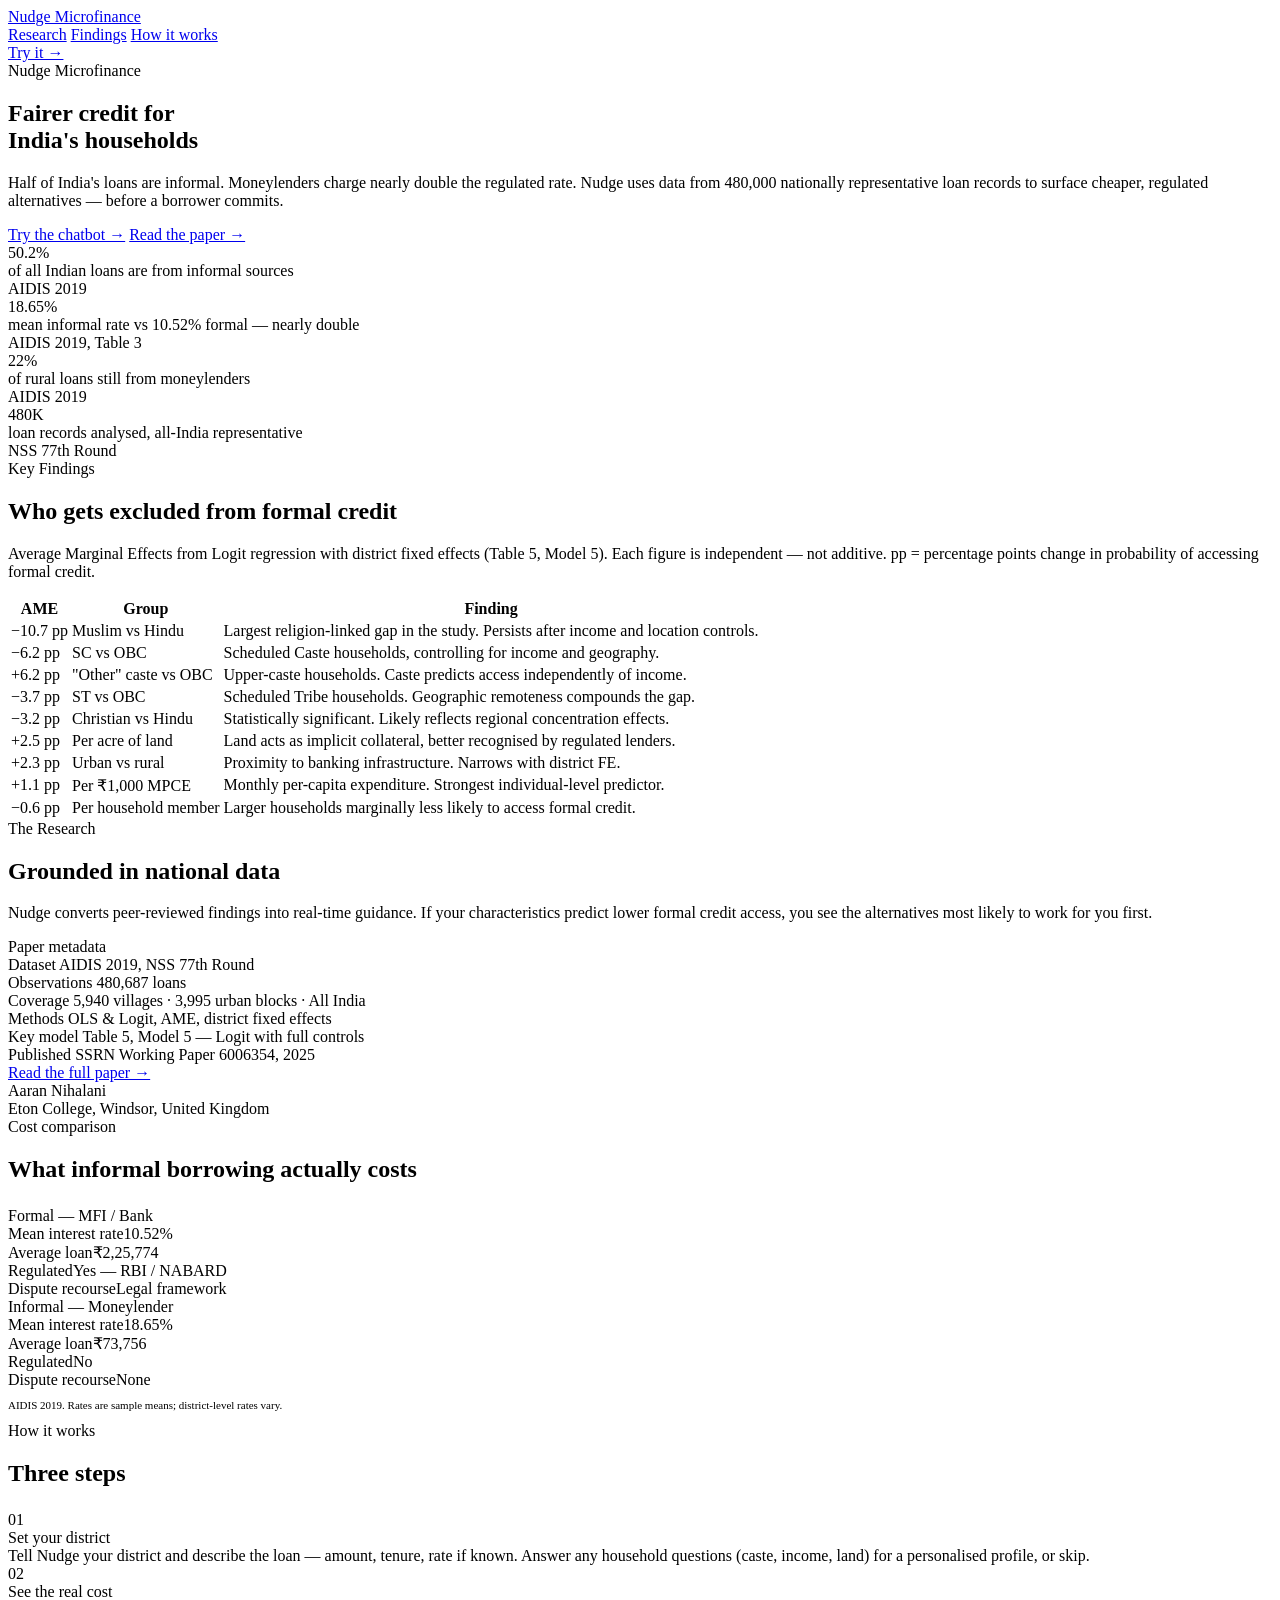
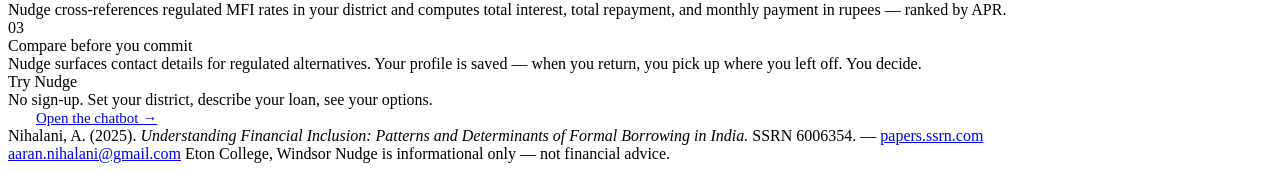
==== commit af12cad2: "feat(web): rebrand to Nudge Microfinance, add favicon and social meta add static favicon.svg and og-" ====
--- a/nudge_webhook/templates/landing.html
+++ b/nudge_webhook/templates/landing.html
@@ -3,8 +3,22 @@
   <head>
     <meta charset="utf-8" />
     <meta name="viewport" content="width=device-width, initial-scale=1" />
-    <title>Nudge — Financial Guidance for Indian Households</title>
-    <meta name="description" content="AI chatbot using AIDIS 2019 research to help Indian households access regulated microfinance and avoid predatory informal lenders." />
+    <title>Nudge Microfinance — Financial Guidance for Indian Households</title>
+    <meta name="description" content="AI-powered financial guidance using AIDIS 2019 research to help Indian households access regulated microfinance and avoid predatory informal lenders." />
+
+    <!-- Favicon -->
+    <link rel="icon" href="/static/favicon.svg" type="image/svg+xml" />
+
+    <!-- Open Graph -->
+    <meta property="og:title" content="Nudge Microfinance" />
+    <meta property="og:description" content="AI-powered financial guidance connecting Indian borrowers with regulated microfinance alternatives. Based on 480,000 nationally representative loan records." />
+    <meta property="og:image" content="/static/og-image.svg" />
+    <meta property="og:type" content="website" />
+    <meta name="twitter:card" content="summary_large_image" />
+    <meta name="twitter:title" content="Nudge Microfinance" />
+    <meta name="twitter:description" content="AI-powered financial guidance for Indian households. Based on peer-reviewed AIDIS 2019 research." />
+    <meta name="twitter:image" content="/static/og-image.svg" />
+
     <link rel="preconnect" href="https://fonts.googleapis.com" />
     <link rel="preconnect" href="https://fonts.gstatic.com" crossorigin />
     <link href="https://fonts.googleapis.com/css2?family=Fraunces:opsz,wght@9..144,400;9..144,600;9..144,700&family=IBM+Plex+Sans:wght@400;500;600&family=IBM+Plex+Mono:wght@400;700&display=swap" rel="stylesheet" />
@@ -14,7 +28,7 @@
 
     <nav class="nav">
       <div class="nav-inner">
-        <a href="/" class="nav-brand">Nudge</a>
+        <a href="/" class="nav-brand">Nudge Microfinance</a>
         <div class="nav-links">
           <a href="#research" class="nav-link">Research</a>
           <a href="#findings" class="nav-link">Findings</a>
@@ -28,7 +42,7 @@
     <section class="hero">
       <div class="hero-inner">
         <div>
-          <div class="hero-eyebrow">Nudge · Financial guidance</div>
+          <div class="hero-eyebrow">Nudge Microfinance</div>
           <h1 class="hero-h1">Fairer credit for<br>India's households</h1>
           <p class="hero-sub">
             Half of India's loans are informal. Moneylenders charge nearly double the regulated rate.
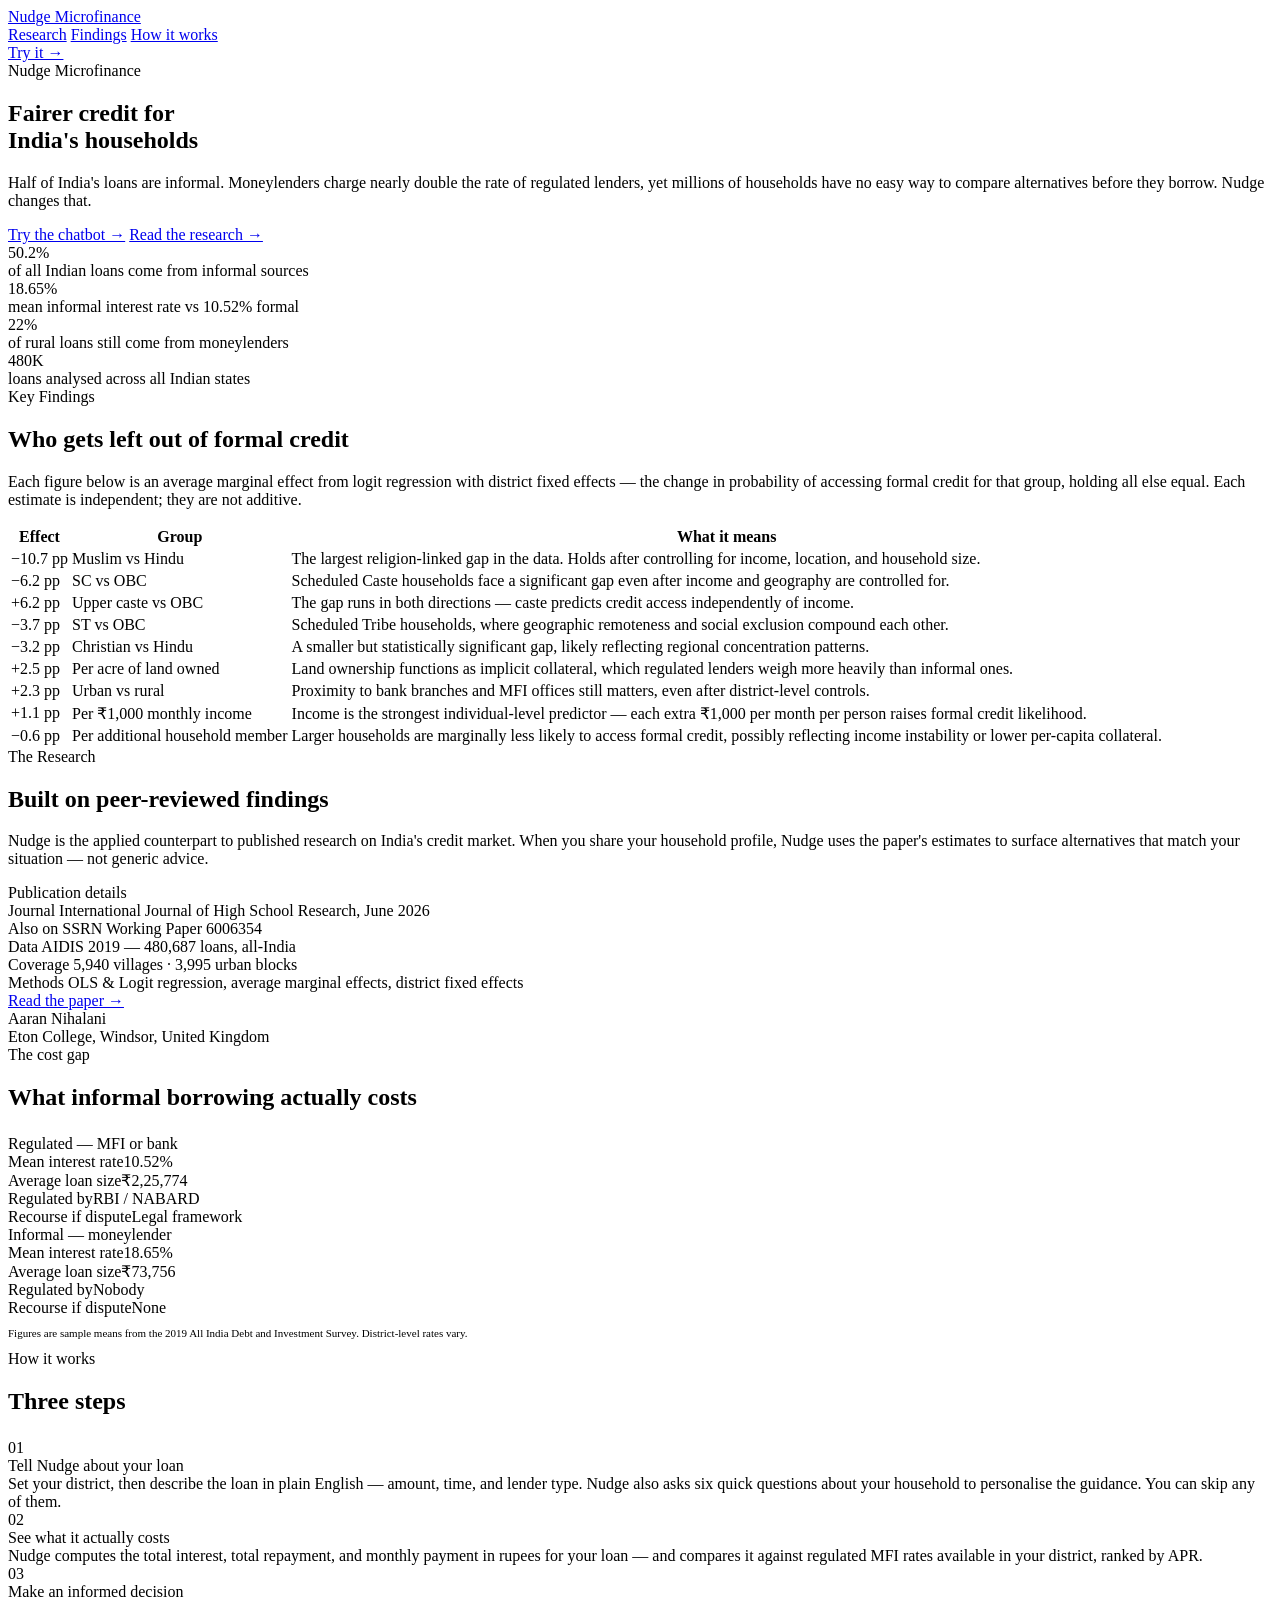
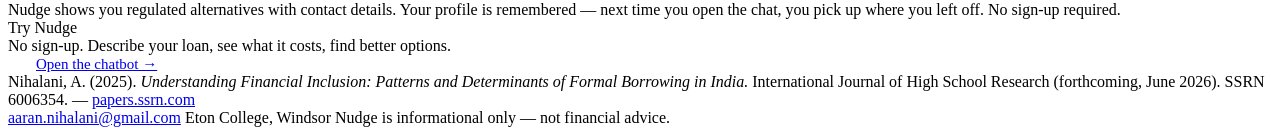
==== commit 500c6bc7: "feat(nudge webapp): update profile flow, chat ux, citations, configs - Rework user profile collectio" ====
--- a/nudge_webhook/templates/landing.html
+++ b/nudge_webhook/templates/landing.html
@@ -4,19 +4,17 @@
     <meta charset="utf-8" />
     <meta name="viewport" content="width=device-width, initial-scale=1" />
     <title>Nudge Microfinance — Financial Guidance for Indian Households</title>
-    <meta name="description" content="AI-powered financial guidance using AIDIS 2019 research to help Indian households access regulated microfinance and avoid predatory informal lenders." />
-
-    <!-- Favicon -->
+    <meta name="description" content="AI-powered financial guidance helping Indian households access regulated microfinance and avoid predatory informal lenders. Built on peer-reviewed research." />
+
     <link rel="icon" href="/static/favicon.svg" type="image/svg+xml" />
 
-    <!-- Open Graph -->
     <meta property="og:title" content="Nudge Microfinance" />
-    <meta property="og:description" content="AI-powered financial guidance connecting Indian borrowers with regulated microfinance alternatives. Based on 480,000 nationally representative loan records." />
+    <meta property="og:description" content="AI-powered financial guidance connecting Indian borrowers with regulated microfinance alternatives. Built on peer-reviewed research covering 480,000 loans." />
     <meta property="og:image" content="/static/og-image.svg" />
     <meta property="og:type" content="website" />
     <meta name="twitter:card" content="summary_large_image" />
     <meta name="twitter:title" content="Nudge Microfinance" />
-    <meta name="twitter:description" content="AI-powered financial guidance for Indian households. Based on peer-reviewed AIDIS 2019 research." />
+    <meta name="twitter:description" content="AI-powered financial guidance for Indian households, built on peer-reviewed research." />
     <meta name="twitter:image" content="/static/og-image.svg" />
 
     <link rel="preconnect" href="https://fonts.googleapis.com" />
@@ -45,36 +43,32 @@
           <div class="hero-eyebrow">Nudge Microfinance</div>
           <h1 class="hero-h1">Fairer credit for<br>India's households</h1>
           <p class="hero-sub">
-            Half of India's loans are informal. Moneylenders charge nearly double the regulated rate.
-            Nudge uses data from 480,000 nationally representative loan records to surface cheaper,
-            regulated alternatives — before a borrower commits.
+            Half of India's loans are informal. Moneylenders charge nearly double the rate of
+            regulated lenders, yet millions of households have no easy way to compare alternatives
+            before they borrow. Nudge changes that.
           </p>
           <div class="hero-actions">
             <a href="/chat" class="btn-primary">Try the chatbot →</a>
-            <a href="https://papers.ssrn.com/sol3/papers.cfm?abstract_id=6006354" target="_blank" rel="noopener" class="btn-outline">Read the paper →</a>
+            <a href="https://papers.ssrn.com/sol3/papers.cfm?abstract_id=6006354" target="_blank" rel="noopener" class="btn-outline">Read the research →</a>
           </div>
         </div>
 
         <div class="hero-stats">
           <div class="hstat">
             <div class="hstat-num warn">50.2%</div>
-            <div class="hstat-label">of all Indian loans are from informal sources</div>
-            <div class="hstat-src">AIDIS 2019</div>
+            <div class="hstat-label">of all Indian loans come from informal sources</div>
           </div>
           <div class="hstat">
             <div class="hstat-num warn">18.65%</div>
-            <div class="hstat-label">mean informal rate vs 10.52% formal — nearly double</div>
-            <div class="hstat-src">AIDIS 2019, Table 3</div>
+            <div class="hstat-label">mean informal interest rate vs 10.52% formal</div>
           </div>
           <div class="hstat">
             <div class="hstat-num warn">22%</div>
-            <div class="hstat-label">of rural loans still from moneylenders</div>
-            <div class="hstat-src">AIDIS 2019</div>
+            <div class="hstat-label">of rural loans still come from moneylenders</div>
           </div>
           <div class="hstat">
             <div class="hstat-num">480K</div>
-            <div class="hstat-label">loan records analysed, all-India representative</div>
-            <div class="hstat-src">NSS 77th Round</div>
+            <div class="hstat-label">loans analysed across all Indian states</div>
           </div>
         </div>
       </div>
@@ -88,110 +82,106 @@
           <!-- Left: findings table -->
           <div id="findings">
             <div class="section-label">Key Findings</div>
-            <h2 class="section-title">Who gets excluded from formal credit</h2>
+            <h2 class="section-title">Who gets left out of formal credit</h2>
             <p class="section-sub">
-              Average Marginal Effects from Logit regression with district fixed effects (Table 5,
-              Model 5). Each figure is independent — not additive. pp = percentage points change in
-              probability of accessing formal credit.
+              Each figure below is an average marginal effect from logit regression with district
+              fixed effects — the change in probability of accessing formal credit for that group,
+              holding all else equal. Each estimate is independent; they are not additive.
             </p>
 
             <table class="findings-table">
               <thead>
                 <tr>
-                  <th>AME</th>
+                  <th>Effect</th>
                   <th>Group</th>
-                  <th>Finding</th>
+                  <th>What it means</th>
                 </tr>
               </thead>
               <tbody>
                 <tr>
                   <td><span class="ft-ame neg">−10.7 pp</span></td>
                   <td class="ft-group">Muslim vs Hindu</td>
-                  <td class="ft-note">Largest religion-linked gap in the study. Persists after income and location controls.</td>
+                  <td class="ft-note">The largest religion-linked gap in the data. Holds after controlling for income, location, and household size.</td>
                 </tr>
                 <tr>
                   <td><span class="ft-ame neg">−6.2 pp</span></td>
                   <td class="ft-group">SC vs OBC</td>
-                  <td class="ft-note">Scheduled Caste households, controlling for income and geography.</td>
+                  <td class="ft-note">Scheduled Caste households face a significant gap even after income and geography are controlled for.</td>
                 </tr>
                 <tr>
                   <td><span class="ft-ame">+6.2 pp</span></td>
-                  <td class="ft-group">"Other" caste vs OBC</td>
-                  <td class="ft-note">Upper-caste households. Caste predicts access independently of income.</td>
+                  <td class="ft-group">Upper caste vs OBC</td>
+                  <td class="ft-note">The gap runs in both directions — caste predicts credit access independently of income.</td>
                 </tr>
                 <tr>
                   <td><span class="ft-ame neg">−3.7 pp</span></td>
                   <td class="ft-group">ST vs OBC</td>
-                  <td class="ft-note">Scheduled Tribe households. Geographic remoteness compounds the gap.</td>
+                  <td class="ft-note">Scheduled Tribe households, where geographic remoteness and social exclusion compound each other.</td>
                 </tr>
                 <tr>
                   <td><span class="ft-ame neg">−3.2 pp</span></td>
                   <td class="ft-group">Christian vs Hindu</td>
-                  <td class="ft-note">Statistically significant. Likely reflects regional concentration effects.</td>
+                  <td class="ft-note">A smaller but statistically significant gap, likely reflecting regional concentration patterns.</td>
                 </tr>
                 <tr>
                   <td><span class="ft-ame">+2.5 pp</span></td>
-                  <td class="ft-group">Per acre of land</td>
-                  <td class="ft-note">Land acts as implicit collateral, better recognised by regulated lenders.</td>
+                  <td class="ft-group">Per acre of land owned</td>
+                  <td class="ft-note">Land ownership functions as implicit collateral, which regulated lenders weigh more heavily than informal ones.</td>
                 </tr>
                 <tr>
                   <td><span class="ft-ame">+2.3 pp</span></td>
                   <td class="ft-group">Urban vs rural</td>
-                  <td class="ft-note">Proximity to banking infrastructure. Narrows with district FE.</td>
+                  <td class="ft-note">Proximity to bank branches and MFI offices still matters, even after district-level controls.</td>
                 </tr>
                 <tr>
                   <td><span class="ft-ame">+1.1 pp</span></td>
-                  <td class="ft-group">Per ₹1,000 MPCE</td>
-                  <td class="ft-note">Monthly per-capita expenditure. Strongest individual-level predictor.</td>
+                  <td class="ft-group">Per ₹1,000 monthly income</td>
+                  <td class="ft-note">Income is the strongest individual-level predictor — each extra ₹1,000 per month per person raises formal credit likelihood.</td>
                 </tr>
                 <tr>
                   <td><span class="ft-ame neg">−0.6 pp</span></td>
-                  <td class="ft-group">Per household member</td>
-                  <td class="ft-note">Larger households marginally less likely to access formal credit.</td>
+                  <td class="ft-group">Per additional household member</td>
+                  <td class="ft-note">Larger households are marginally less likely to access formal credit, possibly reflecting income instability or lower per-capita collateral.</td>
                 </tr>
               </tbody>
             </table>
           </div>
 
-          <!-- Right: research metadata -->
+          <!-- Right: research panel -->
           <div>
             <div class="section-label">The Research</div>
-            <h2 class="section-title">Grounded in national data</h2>
+            <h2 class="section-title">Built on peer-reviewed findings</h2>
             <p class="section-sub">
-              Nudge converts peer-reviewed findings into real-time guidance. If your characteristics
-              predict lower formal credit access, you see the alternatives most likely to work for
-              you first.
+              Nudge is the applied counterpart to published research on India's credit market.
+              When you share your household profile, Nudge uses the paper's estimates to surface
+              alternatives that match your situation — not generic advice.
             </p>
 
             <div class="research-panel">
-              <div class="research-panel-header">Paper metadata</div>
-              <div class="rp-row">
-                <span class="rp-key">Dataset</span>
-                <span class="rp-val">AIDIS 2019, NSS 77th Round</span>
-              </div>
-              <div class="rp-row">
-                <span class="rp-key">Observations</span>
-                <span class="rp-val">480,687 loans</span>
+              <div class="research-panel-header">Publication details</div>
+              <div class="rp-row">
+                <span class="rp-key">Journal</span>
+                <span class="rp-val">International Journal of High School Research, June 2026</span>
+              </div>
+              <div class="rp-row">
+                <span class="rp-key">Also on</span>
+                <span class="rp-val">SSRN Working Paper 6006354</span>
+              </div>
+              <div class="rp-row">
+                <span class="rp-key">Data</span>
+                <span class="rp-val">AIDIS 2019 — 480,687 loans, all-India</span>
               </div>
               <div class="rp-row">
                 <span class="rp-key">Coverage</span>
-                <span class="rp-val">5,940 villages · 3,995 urban blocks · All India</span>
+                <span class="rp-val">5,940 villages · 3,995 urban blocks</span>
               </div>
               <div class="rp-row">
                 <span class="rp-key">Methods</span>
-                <span class="rp-val">OLS &amp; Logit, AME, district fixed effects</span>
-              </div>
-              <div class="rp-row">
-                <span class="rp-key">Key model</span>
-                <span class="rp-val">Table 5, Model 5 — Logit with full controls</span>
-              </div>
-              <div class="rp-row">
-                <span class="rp-key">Published</span>
-                <span class="rp-val">SSRN Working Paper 6006354, 2025</span>
+                <span class="rp-val">OLS &amp; Logit regression, average marginal effects, district fixed effects</span>
               </div>
               <a href="https://papers.ssrn.com/sol3/papers.cfm?abstract_id=6006354"
                  target="_blank" rel="noopener" class="rp-link">
-                Read the full paper →
+                Read the paper →
               </a>
             </div>
 
@@ -208,25 +198,25 @@
     <!-- ── Cost comparison ───────────────────────────────────────────────── -->
     <section class="section">
       <div class="wrap">
-        <div class="section-label">Cost comparison</div>
+        <div class="section-label">The cost gap</div>
         <h2 class="section-title" style="margin-bottom:24px;">What informal borrowing actually costs</h2>
         <div class="compare-wrap">
           <div class="compare-col formal">
-            <div class="compare-head">Formal — MFI / Bank</div>
+            <div class="compare-head">Regulated — MFI or bank</div>
             <div class="compare-row"><span class="ck">Mean interest rate</span><span class="cv">10.52%</span></div>
-            <div class="compare-row"><span class="ck">Average loan</span><span class="cv">₹2,25,774</span></div>
-            <div class="compare-row"><span class="ck">Regulated</span><span class="cv">Yes — RBI / NABARD</span></div>
-            <div class="compare-row"><span class="ck">Dispute recourse</span><span class="cv">Legal framework</span></div>
+            <div class="compare-row"><span class="ck">Average loan size</span><span class="cv">₹2,25,774</span></div>
+            <div class="compare-row"><span class="ck">Regulated by</span><span class="cv">RBI / NABARD</span></div>
+            <div class="compare-row"><span class="ck">Recourse if dispute</span><span class="cv">Legal framework</span></div>
           </div>
           <div class="compare-col informal">
-            <div class="compare-head">Informal — Moneylender</div>
+            <div class="compare-head">Informal — moneylender</div>
             <div class="compare-row"><span class="ck">Mean interest rate</span><span class="cv">18.65%</span></div>
-            <div class="compare-row"><span class="ck">Average loan</span><span class="cv">₹73,756</span></div>
-            <div class="compare-row"><span class="ck">Regulated</span><span class="cv">No</span></div>
-            <div class="compare-row"><span class="ck">Dispute recourse</span><span class="cv">None</span></div>
-          </div>
-        </div>
-        <p style="font-size:11px;color:var(--muted2);margin-top:10px;">AIDIS 2019. Rates are sample means; district-level rates vary.</p>
+            <div class="compare-row"><span class="ck">Average loan size</span><span class="cv">₹73,756</span></div>
+            <div class="compare-row"><span class="ck">Regulated by</span><span class="cv">Nobody</span></div>
+            <div class="compare-row"><span class="ck">Recourse if dispute</span><span class="cv">None</span></div>
+          </div>
+        </div>
+        <p style="font-size:11px;color:var(--muted2);margin-top:10px;">Figures are sample means from the 2019 All India Debt and Investment Survey. District-level rates vary.</p>
       </div>
     </section>
 
@@ -238,18 +228,18 @@
         <div class="steps">
           <div class="step">
             <div class="step-n">01</div>
-            <div class="step-title">Set your district</div>
-            <div class="step-desc">Tell Nudge your district and describe the loan — amount, tenure, rate if known. Answer any household questions (caste, income, land) for a personalised profile, or skip.</div>
+            <div class="step-title">Tell Nudge about your loan</div>
+            <div class="step-desc">Set your district, then describe the loan in plain English — amount, time, and lender type. Nudge also asks six quick questions about your household to personalise the guidance. You can skip any of them.</div>
           </div>
           <div class="step">
             <div class="step-n">02</div>
-            <div class="step-title">See the real cost</div>
-            <div class="step-desc">Nudge cross-references regulated MFI rates in your district and computes total interest, total repayment, and monthly payment in rupees — ranked by APR.</div>
+            <div class="step-title">See what it actually costs</div>
+            <div class="step-desc">Nudge computes the total interest, total repayment, and monthly payment in rupees for your loan — and compares it against regulated MFI rates available in your district, ranked by APR.</div>
           </div>
           <div class="step">
             <div class="step-n">03</div>
-            <div class="step-title">Compare before you commit</div>
-            <div class="step-desc">Nudge surfaces contact details for regulated alternatives. Your profile is saved — when you return, you pick up where you left off. You decide.</div>
+            <div class="step-title">Make an informed decision</div>
+            <div class="step-desc">Nudge shows you regulated alternatives with contact details. Your profile is remembered — next time you open the chat, you pick up where you left off. No sign-up required.</div>
           </div>
         </div>
       </div>
@@ -260,7 +250,7 @@
       <div class="cta-strip">
         <div>
           <div class="cta-text">Try Nudge</div>
-          <div class="cta-sub">No sign-up. Set your district, describe your loan, see your options.</div>
+          <div class="cta-sub">No sign-up. Describe your loan, see what it costs, find better options.</div>
         </div>
         <a href="/chat" class="btn-primary" style="font-size:15px;padding:12px 28px;">Open the chatbot →</a>
       </div>
@@ -270,7 +260,7 @@
     <footer class="wrap footer">
       <div>
         Nihalani, A. (2025). <em>Understanding Financial Inclusion: Patterns and Determinants of
-        Formal Borrowing in India.</em> SSRN 6006354. —
+        Formal Borrowing in India.</em> International Journal of High School Research (forthcoming, June 2026). SSRN 6006354. —
         <a href="https://papers.ssrn.com/sol3/papers.cfm?abstract_id=6006354" target="_blank" rel="noopener">papers.ssrn.com</a>
       </div>
       <div class="footer-row">
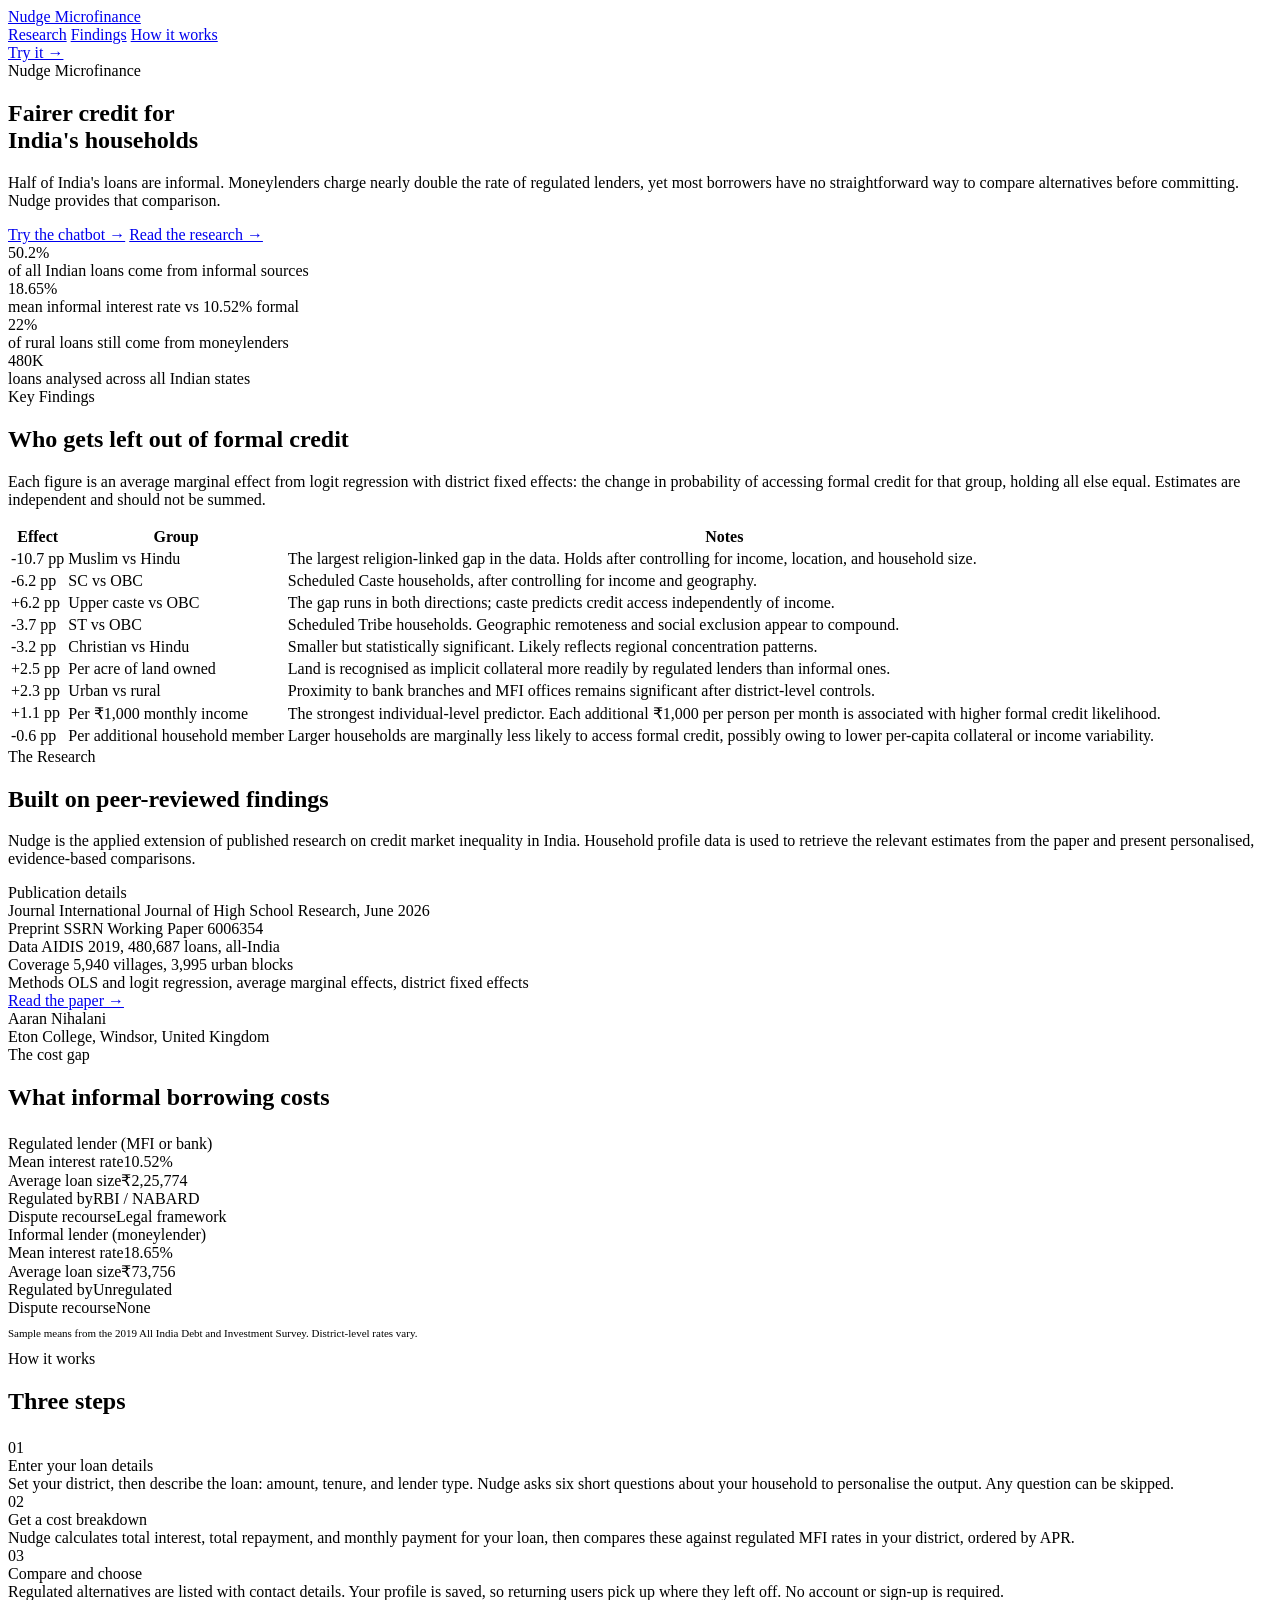
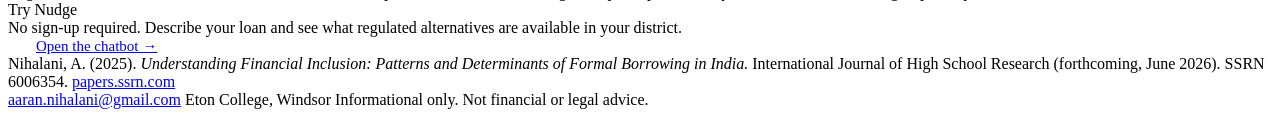
==== commit 7679e418: "docs: refine website template copy and SEO tags - Simplify page titles for index.html and landing.ht" ====
--- a/nudge_webhook/templates/landing.html
+++ b/nudge_webhook/templates/landing.html
@@ -3,18 +3,18 @@
   <head>
     <meta charset="utf-8" />
     <meta name="viewport" content="width=device-width, initial-scale=1" />
-    <title>Nudge Microfinance — Financial Guidance for Indian Households</title>
-    <meta name="description" content="AI-powered financial guidance helping Indian households access regulated microfinance and avoid predatory informal lenders. Built on peer-reviewed research." />
+    <title>Nudge Microfinance</title>
+    <meta name="description" content="Financial guidance for Indian households seeking regulated microfinance alternatives. Built on peer-reviewed research covering 480,000 loans." />
 
     <link rel="icon" href="/static/favicon.svg" type="image/svg+xml" />
 
     <meta property="og:title" content="Nudge Microfinance" />
-    <meta property="og:description" content="AI-powered financial guidance connecting Indian borrowers with regulated microfinance alternatives. Built on peer-reviewed research covering 480,000 loans." />
+    <meta property="og:description" content="Financial guidance connecting Indian borrowers with regulated microfinance alternatives. Built on peer-reviewed research covering 480,000 loans." />
     <meta property="og:image" content="/static/og-image.svg" />
     <meta property="og:type" content="website" />
     <meta name="twitter:card" content="summary_large_image" />
     <meta name="twitter:title" content="Nudge Microfinance" />
-    <meta name="twitter:description" content="AI-powered financial guidance for Indian households, built on peer-reviewed research." />
+    <meta name="twitter:description" content="Financial guidance for Indian households, built on peer-reviewed research." />
     <meta name="twitter:image" content="/static/og-image.svg" />
 
     <link rel="preconnect" href="https://fonts.googleapis.com" />
@@ -36,7 +36,7 @@
       </div>
     </nav>
 
-    <!-- ── Hero ─────────────────────────────────────────────────────────── -->
+    <!-- Hero -->
     <section class="hero">
       <div class="hero-inner">
         <div>
@@ -44,8 +44,8 @@
           <h1 class="hero-h1">Fairer credit for<br>India's households</h1>
           <p class="hero-sub">
             Half of India's loans are informal. Moneylenders charge nearly double the rate of
-            regulated lenders, yet millions of households have no easy way to compare alternatives
-            before they borrow. Nudge changes that.
+            regulated lenders, yet most borrowers have no straightforward way to compare
+            alternatives before committing. Nudge provides that comparison.
           </p>
           <div class="hero-actions">
             <a href="/chat" class="btn-primary">Try the chatbot →</a>
@@ -74,19 +74,18 @@
       </div>
     </section>
 
-    <!-- ── Research + Findings ───────────────────────────────────────────── -->
+    <!-- Research + Findings -->
     <section class="section" id="research">
       <div class="wrap">
         <div class="two-col">
 
-          <!-- Left: findings table -->
           <div id="findings">
             <div class="section-label">Key Findings</div>
             <h2 class="section-title">Who gets left out of formal credit</h2>
             <p class="section-sub">
-              Each figure below is an average marginal effect from logit regression with district
-              fixed effects — the change in probability of accessing formal credit for that group,
-              holding all else equal. Each estimate is independent; they are not additive.
+              Each figure is an average marginal effect from logit regression with district fixed
+              effects: the change in probability of accessing formal credit for that group, holding
+              all else equal. Estimates are independent and should not be summed.
             </p>
 
             <table class="findings-table">
@@ -94,67 +93,66 @@
                 <tr>
                   <th>Effect</th>
                   <th>Group</th>
-                  <th>What it means</th>
+                  <th>Notes</th>
                 </tr>
               </thead>
               <tbody>
                 <tr>
-                  <td><span class="ft-ame neg">−10.7 pp</span></td>
+                  <td><span class="ft-ame neg">-10.7 pp</span></td>
                   <td class="ft-group">Muslim vs Hindu</td>
                   <td class="ft-note">The largest religion-linked gap in the data. Holds after controlling for income, location, and household size.</td>
                 </tr>
                 <tr>
-                  <td><span class="ft-ame neg">−6.2 pp</span></td>
+                  <td><span class="ft-ame neg">-6.2 pp</span></td>
                   <td class="ft-group">SC vs OBC</td>
-                  <td class="ft-note">Scheduled Caste households face a significant gap even after income and geography are controlled for.</td>
+                  <td class="ft-note">Scheduled Caste households, after controlling for income and geography.</td>
                 </tr>
                 <tr>
                   <td><span class="ft-ame">+6.2 pp</span></td>
                   <td class="ft-group">Upper caste vs OBC</td>
-                  <td class="ft-note">The gap runs in both directions — caste predicts credit access independently of income.</td>
-                </tr>
-                <tr>
-                  <td><span class="ft-ame neg">−3.7 pp</span></td>
+                  <td class="ft-note">The gap runs in both directions; caste predicts credit access independently of income.</td>
+                </tr>
+                <tr>
+                  <td><span class="ft-ame neg">-3.7 pp</span></td>
                   <td class="ft-group">ST vs OBC</td>
-                  <td class="ft-note">Scheduled Tribe households, where geographic remoteness and social exclusion compound each other.</td>
-                </tr>
-                <tr>
-                  <td><span class="ft-ame neg">−3.2 pp</span></td>
+                  <td class="ft-note">Scheduled Tribe households. Geographic remoteness and social exclusion appear to compound.</td>
+                </tr>
+                <tr>
+                  <td><span class="ft-ame neg">-3.2 pp</span></td>
                   <td class="ft-group">Christian vs Hindu</td>
-                  <td class="ft-note">A smaller but statistically significant gap, likely reflecting regional concentration patterns.</td>
+                  <td class="ft-note">Smaller but statistically significant. Likely reflects regional concentration patterns.</td>
                 </tr>
                 <tr>
                   <td><span class="ft-ame">+2.5 pp</span></td>
                   <td class="ft-group">Per acre of land owned</td>
-                  <td class="ft-note">Land ownership functions as implicit collateral, which regulated lenders weigh more heavily than informal ones.</td>
+                  <td class="ft-note">Land is recognised as implicit collateral more readily by regulated lenders than informal ones.</td>
                 </tr>
                 <tr>
                   <td><span class="ft-ame">+2.3 pp</span></td>
                   <td class="ft-group">Urban vs rural</td>
-                  <td class="ft-note">Proximity to bank branches and MFI offices still matters, even after district-level controls.</td>
+                  <td class="ft-note">Proximity to bank branches and MFI offices remains significant after district-level controls.</td>
                 </tr>
                 <tr>
                   <td><span class="ft-ame">+1.1 pp</span></td>
                   <td class="ft-group">Per ₹1,000 monthly income</td>
-                  <td class="ft-note">Income is the strongest individual-level predictor — each extra ₹1,000 per month per person raises formal credit likelihood.</td>
-                </tr>
-                <tr>
-                  <td><span class="ft-ame neg">−0.6 pp</span></td>
+                  <td class="ft-note">The strongest individual-level predictor. Each additional ₹1,000 per person per month is associated with higher formal credit likelihood.</td>
+                </tr>
+                <tr>
+                  <td><span class="ft-ame neg">-0.6 pp</span></td>
                   <td class="ft-group">Per additional household member</td>
-                  <td class="ft-note">Larger households are marginally less likely to access formal credit, possibly reflecting income instability or lower per-capita collateral.</td>
+                  <td class="ft-note">Larger households are marginally less likely to access formal credit, possibly owing to lower per-capita collateral or income variability.</td>
                 </tr>
               </tbody>
             </table>
           </div>
 
-          <!-- Right: research panel -->
           <div>
             <div class="section-label">The Research</div>
             <h2 class="section-title">Built on peer-reviewed findings</h2>
             <p class="section-sub">
-              Nudge is the applied counterpart to published research on India's credit market.
-              When you share your household profile, Nudge uses the paper's estimates to surface
-              alternatives that match your situation — not generic advice.
+              Nudge is the applied extension of published research on credit market inequality in India.
+              Household profile data is used to retrieve the relevant estimates from the paper
+              and present personalised, evidence-based comparisons.
             </p>
 
             <div class="research-panel">
@@ -164,20 +162,20 @@
                 <span class="rp-val">International Journal of High School Research, June 2026</span>
               </div>
               <div class="rp-row">
-                <span class="rp-key">Also on</span>
+                <span class="rp-key">Preprint</span>
                 <span class="rp-val">SSRN Working Paper 6006354</span>
               </div>
               <div class="rp-row">
                 <span class="rp-key">Data</span>
-                <span class="rp-val">AIDIS 2019 — 480,687 loans, all-India</span>
+                <span class="rp-val">AIDIS 2019, 480,687 loans, all-India</span>
               </div>
               <div class="rp-row">
                 <span class="rp-key">Coverage</span>
-                <span class="rp-val">5,940 villages · 3,995 urban blocks</span>
+                <span class="rp-val">5,940 villages, 3,995 urban blocks</span>
               </div>
               <div class="rp-row">
                 <span class="rp-key">Methods</span>
-                <span class="rp-val">OLS &amp; Logit regression, average marginal effects, district fixed effects</span>
+                <span class="rp-val">OLS and logit regression, average marginal effects, district fixed effects</span>
               </div>
               <a href="https://papers.ssrn.com/sol3/papers.cfm?abstract_id=6006354"
                  target="_blank" rel="noopener" class="rp-link">
@@ -195,32 +193,32 @@
       </div>
     </section>
 
-    <!-- ── Cost comparison ───────────────────────────────────────────────── -->
+    <!-- Cost comparison -->
     <section class="section">
       <div class="wrap">
         <div class="section-label">The cost gap</div>
-        <h2 class="section-title" style="margin-bottom:24px;">What informal borrowing actually costs</h2>
+        <h2 class="section-title" style="margin-bottom:24px;">What informal borrowing costs</h2>
         <div class="compare-wrap">
           <div class="compare-col formal">
-            <div class="compare-head">Regulated — MFI or bank</div>
+            <div class="compare-head">Regulated lender (MFI or bank)</div>
             <div class="compare-row"><span class="ck">Mean interest rate</span><span class="cv">10.52%</span></div>
             <div class="compare-row"><span class="ck">Average loan size</span><span class="cv">₹2,25,774</span></div>
             <div class="compare-row"><span class="ck">Regulated by</span><span class="cv">RBI / NABARD</span></div>
-            <div class="compare-row"><span class="ck">Recourse if dispute</span><span class="cv">Legal framework</span></div>
+            <div class="compare-row"><span class="ck">Dispute recourse</span><span class="cv">Legal framework</span></div>
           </div>
           <div class="compare-col informal">
-            <div class="compare-head">Informal — moneylender</div>
+            <div class="compare-head">Informal lender (moneylender)</div>
             <div class="compare-row"><span class="ck">Mean interest rate</span><span class="cv">18.65%</span></div>
             <div class="compare-row"><span class="ck">Average loan size</span><span class="cv">₹73,756</span></div>
-            <div class="compare-row"><span class="ck">Regulated by</span><span class="cv">Nobody</span></div>
-            <div class="compare-row"><span class="ck">Recourse if dispute</span><span class="cv">None</span></div>
-          </div>
-        </div>
-        <p style="font-size:11px;color:var(--muted2);margin-top:10px;">Figures are sample means from the 2019 All India Debt and Investment Survey. District-level rates vary.</p>
-      </div>
-    </section>
-
-    <!-- ── How it works ──────────────────────────────────────────────────── -->
+            <div class="compare-row"><span class="ck">Regulated by</span><span class="cv">Unregulated</span></div>
+            <div class="compare-row"><span class="ck">Dispute recourse</span><span class="cv">None</span></div>
+          </div>
+        </div>
+        <p style="font-size:11px;color:var(--muted2);margin-top:10px;">Sample means from the 2019 All India Debt and Investment Survey. District-level rates vary.</p>
+      </div>
+    </section>
+
+    <!-- How it works -->
     <section class="section" id="how">
       <div class="wrap">
         <div class="section-label">How it works</div>
@@ -228,45 +226,45 @@
         <div class="steps">
           <div class="step">
             <div class="step-n">01</div>
-            <div class="step-title">Tell Nudge about your loan</div>
-            <div class="step-desc">Set your district, then describe the loan in plain English — amount, time, and lender type. Nudge also asks six quick questions about your household to personalise the guidance. You can skip any of them.</div>
+            <div class="step-title">Enter your loan details</div>
+            <div class="step-desc">Set your district, then describe the loan: amount, tenure, and lender type. Nudge asks six short questions about your household to personalise the output. Any question can be skipped.</div>
           </div>
           <div class="step">
             <div class="step-n">02</div>
-            <div class="step-title">See what it actually costs</div>
-            <div class="step-desc">Nudge computes the total interest, total repayment, and monthly payment in rupees for your loan — and compares it against regulated MFI rates available in your district, ranked by APR.</div>
+            <div class="step-title">Get a cost breakdown</div>
+            <div class="step-desc">Nudge calculates total interest, total repayment, and monthly payment for your loan, then compares these against regulated MFI rates in your district, ordered by APR.</div>
           </div>
           <div class="step">
             <div class="step-n">03</div>
-            <div class="step-title">Make an informed decision</div>
-            <div class="step-desc">Nudge shows you regulated alternatives with contact details. Your profile is remembered — next time you open the chat, you pick up where you left off. No sign-up required.</div>
-          </div>
-        </div>
-      </div>
-    </section>
-
-    <!-- ── CTA ───────────────────────────────────────────────────────────── -->
+            <div class="step-title">Compare and choose</div>
+            <div class="step-desc">Regulated alternatives are listed with contact details. Your profile is saved, so returning users pick up where they left off. No account or sign-up is required.</div>
+          </div>
+        </div>
+      </div>
+    </section>
+
+    <!-- CTA -->
     <div class="wrap">
       <div class="cta-strip">
         <div>
           <div class="cta-text">Try Nudge</div>
-          <div class="cta-sub">No sign-up. Describe your loan, see what it costs, find better options.</div>
+          <div class="cta-sub">No sign-up required. Describe your loan and see what regulated alternatives are available in your district.</div>
         </div>
         <a href="/chat" class="btn-primary" style="font-size:15px;padding:12px 28px;">Open the chatbot →</a>
       </div>
     </div>
 
-    <!-- ── Footer ────────────────────────────────────────────────────────── -->
+    <!-- Footer -->
     <footer class="wrap footer">
       <div>
         Nihalani, A. (2025). <em>Understanding Financial Inclusion: Patterns and Determinants of
-        Formal Borrowing in India.</em> International Journal of High School Research (forthcoming, June 2026). SSRN 6006354. —
+        Formal Borrowing in India.</em> International Journal of High School Research (forthcoming, June 2026). SSRN 6006354.
         <a href="https://papers.ssrn.com/sol3/papers.cfm?abstract_id=6006354" target="_blank" rel="noopener">papers.ssrn.com</a>
       </div>
       <div class="footer-row">
         <a href="mailto:aaran.nihalani@gmail.com">aaran.nihalani@gmail.com</a>
         <span>Eton College, Windsor</span>
-        <span>Nudge is informational only — not financial advice.</span>
+        <span>Informational only. Not financial or legal advice.</span>
       </div>
     </footer>
 
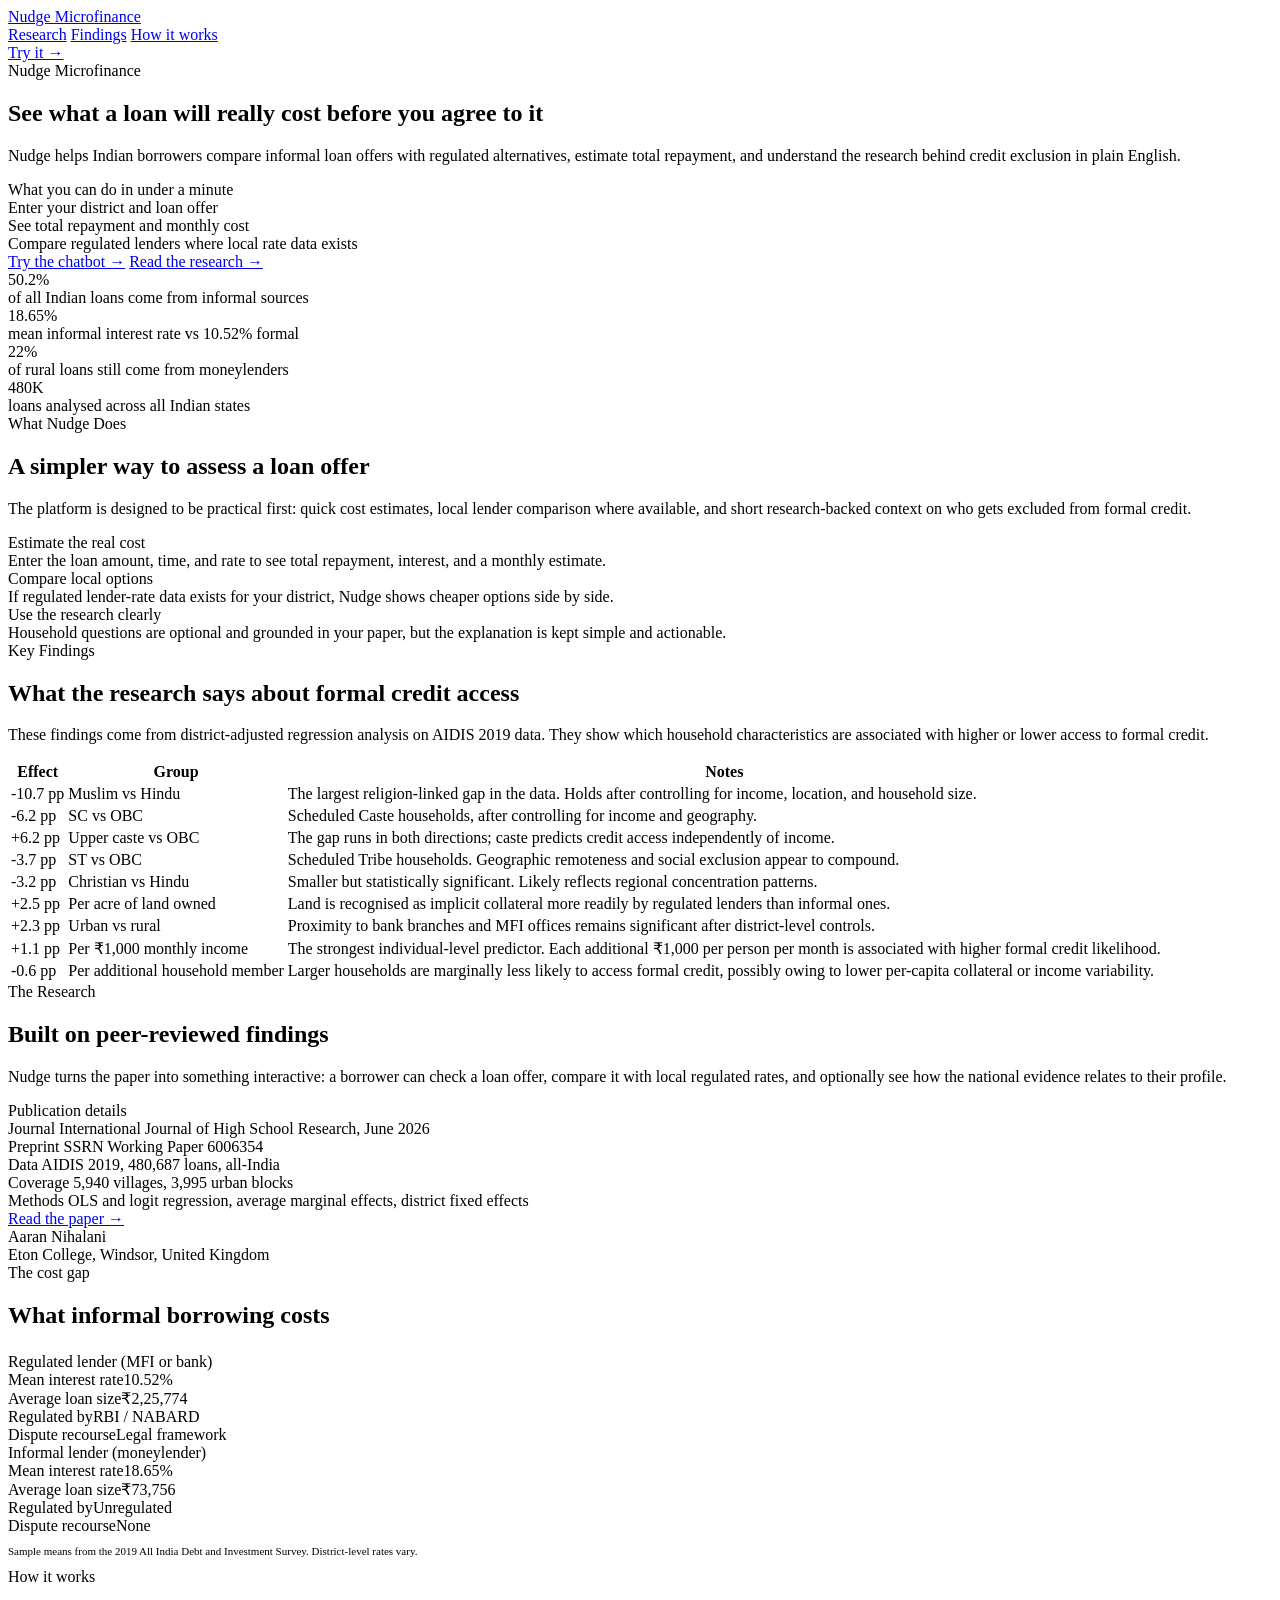
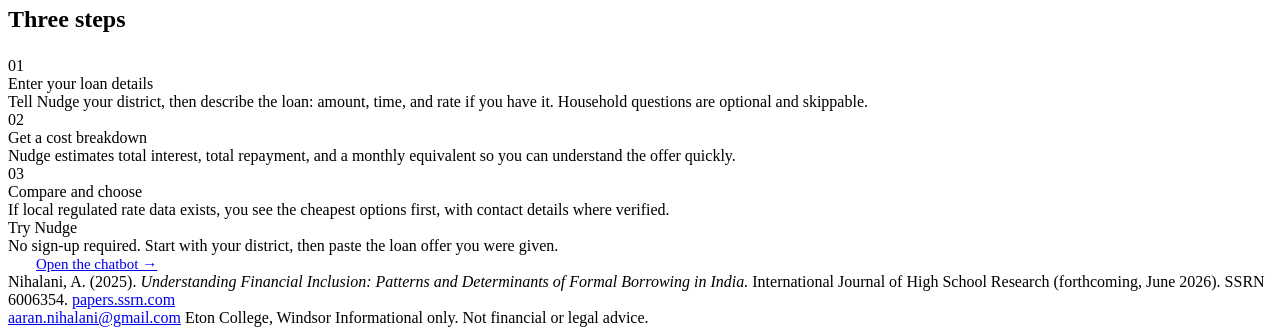
==== commit be6b8281: "feat: improve loan parsing, district handling, and UI theme - Overhaul interest rate parsing to supp" ====
--- a/nudge_webhook/templates/landing.html
+++ b/nudge_webhook/templates/landing.html
@@ -41,12 +41,19 @@
       <div class="hero-inner">
         <div>
           <div class="hero-eyebrow">Nudge Microfinance</div>
-          <h1 class="hero-h1">Fairer credit for<br>India's households</h1>
+          <h1 class="hero-h1">See what a loan will really cost before you agree to it</h1>
           <p class="hero-sub">
-            Half of India's loans are informal. Moneylenders charge nearly double the rate of
-            regulated lenders, yet most borrowers have no straightforward way to compare
-            alternatives before committing. Nudge provides that comparison.
+            Nudge helps Indian borrowers compare informal loan offers with regulated alternatives,
+            estimate total repayment, and understand the research behind credit exclusion in plain English.
           </p>
+          <div class="hero-guide">
+            <div class="hero-guide-title">What you can do in under a minute</div>
+            <div class="hero-guide-list">
+              <div class="hero-guide-item">Enter your district and loan offer</div>
+              <div class="hero-guide-item">See total repayment and monthly cost</div>
+              <div class="hero-guide-item">Compare regulated lenders where local rate data exists</div>
+            </div>
+          </div>
           <div class="hero-actions">
             <a href="/chat" class="btn-primary">Try the chatbot →</a>
             <a href="https://papers.ssrn.com/sol3/papers.cfm?abstract_id=6006354" target="_blank" rel="noopener" class="btn-outline">Read the research →</a>
@@ -74,6 +81,31 @@
       </div>
     </section>
 
+    <section class="section">
+      <div class="wrap">
+        <div class="section-label">What Nudge Does</div>
+        <h2 class="section-title">A simpler way to assess a loan offer</h2>
+        <p class="section-sub">
+          The platform is designed to be practical first: quick cost estimates, local lender comparison where available,
+          and short research-backed context on who gets excluded from formal credit.
+        </p>
+        <div class="intro-grid">
+          <div class="intro-card">
+            <div class="intro-title">Estimate the real cost</div>
+            <div class="intro-copy">Enter the loan amount, time, and rate to see total repayment, interest, and a monthly estimate.</div>
+          </div>
+          <div class="intro-card">
+            <div class="intro-title">Compare local options</div>
+            <div class="intro-copy">If regulated lender-rate data exists for your district, Nudge shows cheaper options side by side.</div>
+          </div>
+          <div class="intro-card">
+            <div class="intro-title">Use the research clearly</div>
+            <div class="intro-copy">Household questions are optional and grounded in your paper, but the explanation is kept simple and actionable.</div>
+          </div>
+        </div>
+      </div>
+    </section>
+
     <!-- Research + Findings -->
     <section class="section" id="research">
       <div class="wrap">
@@ -81,11 +113,10 @@
 
           <div id="findings">
             <div class="section-label">Key Findings</div>
-            <h2 class="section-title">Who gets left out of formal credit</h2>
+            <h2 class="section-title">What the research says about formal credit access</h2>
             <p class="section-sub">
-              Each figure is an average marginal effect from logit regression with district fixed
-              effects: the change in probability of accessing formal credit for that group, holding
-              all else equal. Estimates are independent and should not be summed.
+              These findings come from district-adjusted regression analysis on AIDIS 2019 data.
+              They show which household characteristics are associated with higher or lower access to formal credit.
             </p>
 
             <table class="findings-table">
@@ -150,9 +181,8 @@
             <div class="section-label">The Research</div>
             <h2 class="section-title">Built on peer-reviewed findings</h2>
             <p class="section-sub">
-              Nudge is the applied extension of published research on credit market inequality in India.
-              Household profile data is used to retrieve the relevant estimates from the paper
-              and present personalised, evidence-based comparisons.
+              Nudge turns the paper into something interactive: a borrower can check a loan offer,
+              compare it with local regulated rates, and optionally see how the national evidence relates to their profile.
             </p>
 
             <div class="research-panel">
@@ -227,17 +257,17 @@
           <div class="step">
             <div class="step-n">01</div>
             <div class="step-title">Enter your loan details</div>
-            <div class="step-desc">Set your district, then describe the loan: amount, tenure, and lender type. Nudge asks six short questions about your household to personalise the output. Any question can be skipped.</div>
+            <div class="step-desc">Tell Nudge your district, then describe the loan: amount, time, and rate if you have it. Household questions are optional and skippable.</div>
           </div>
           <div class="step">
             <div class="step-n">02</div>
             <div class="step-title">Get a cost breakdown</div>
-            <div class="step-desc">Nudge calculates total interest, total repayment, and monthly payment for your loan, then compares these against regulated MFI rates in your district, ordered by APR.</div>
+            <div class="step-desc">Nudge estimates total interest, total repayment, and a monthly equivalent so you can understand the offer quickly.</div>
           </div>
           <div class="step">
             <div class="step-n">03</div>
             <div class="step-title">Compare and choose</div>
-            <div class="step-desc">Regulated alternatives are listed with contact details. Your profile is saved, so returning users pick up where they left off. No account or sign-up is required.</div>
+            <div class="step-desc">If local regulated rate data exists, you see the cheapest options first, with contact details where verified.</div>
           </div>
         </div>
       </div>
@@ -248,7 +278,7 @@
       <div class="cta-strip">
         <div>
           <div class="cta-text">Try Nudge</div>
-          <div class="cta-sub">No sign-up required. Describe your loan and see what regulated alternatives are available in your district.</div>
+          <div class="cta-sub">No sign-up required. Start with your district, then paste the loan offer you were given.</div>
         </div>
         <a href="/chat" class="btn-primary" style="font-size:15px;padding:12px 28px;">Open the chatbot →</a>
       </div>
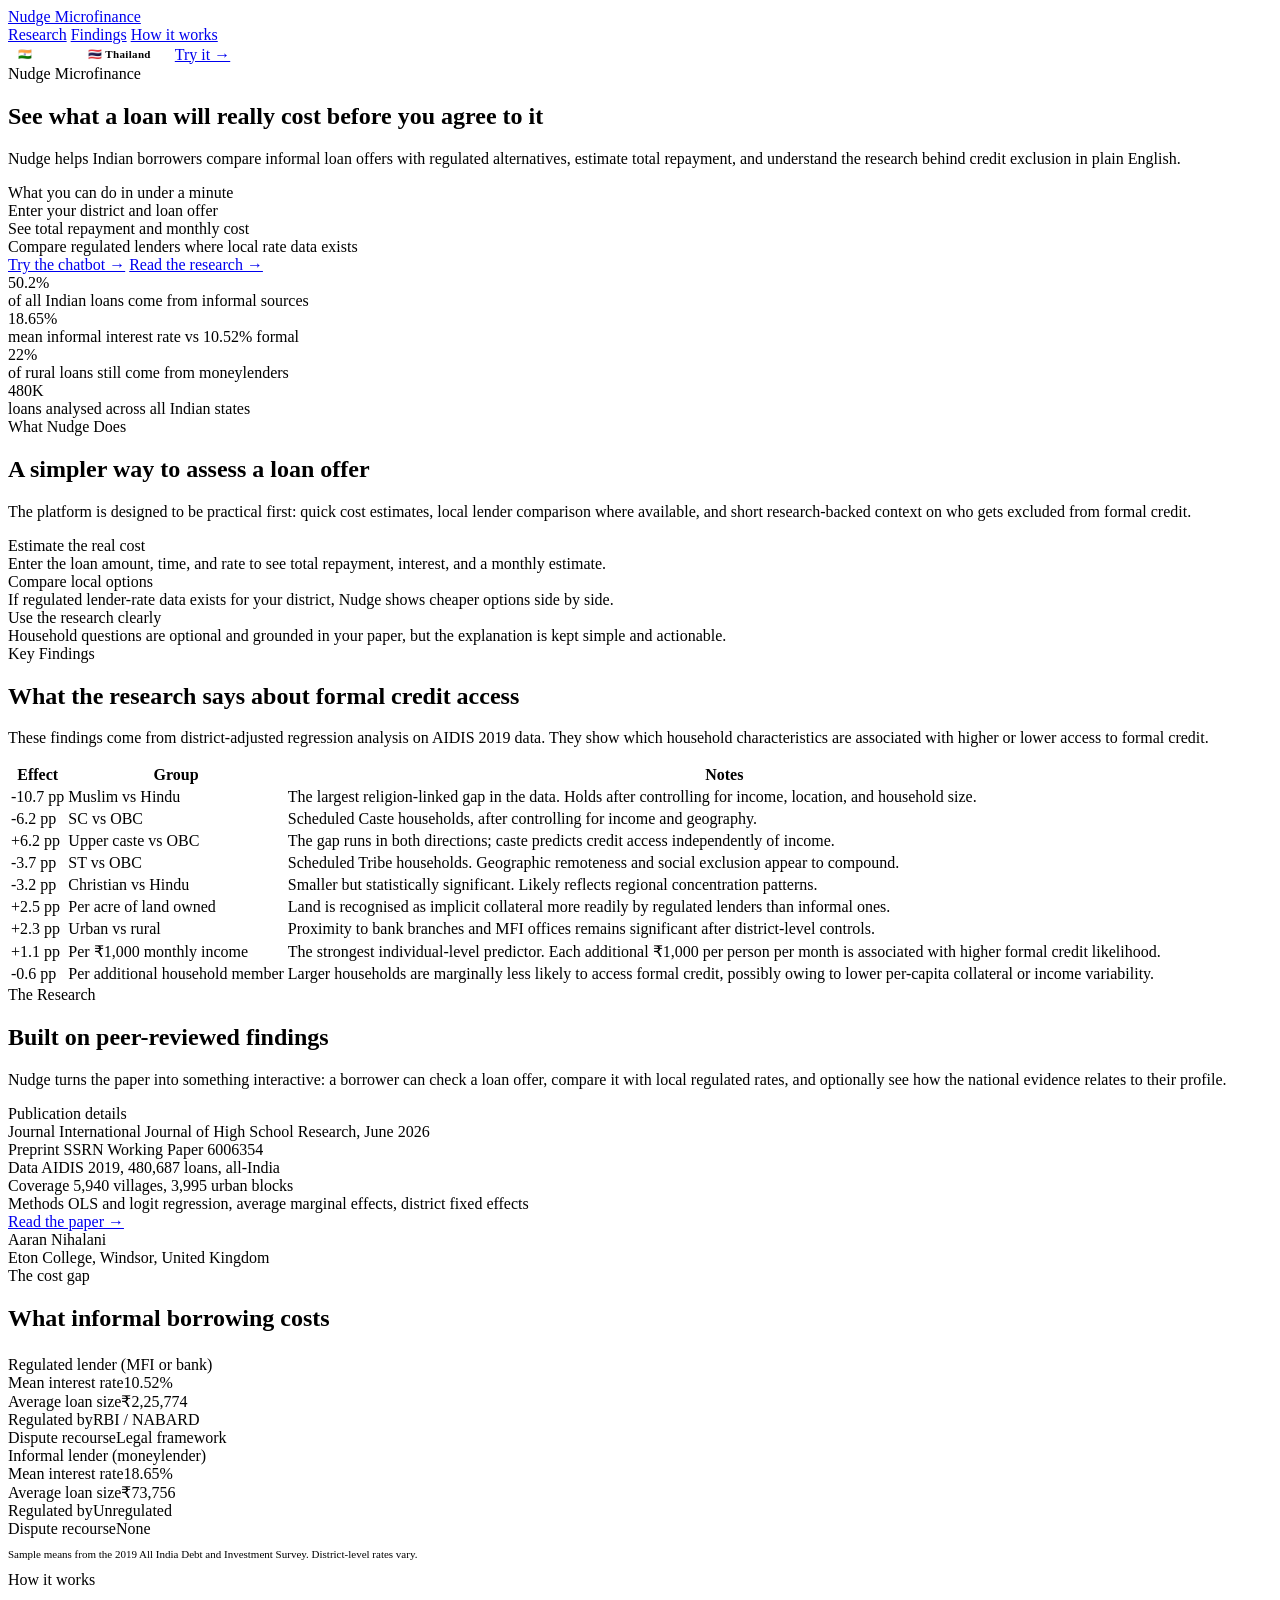
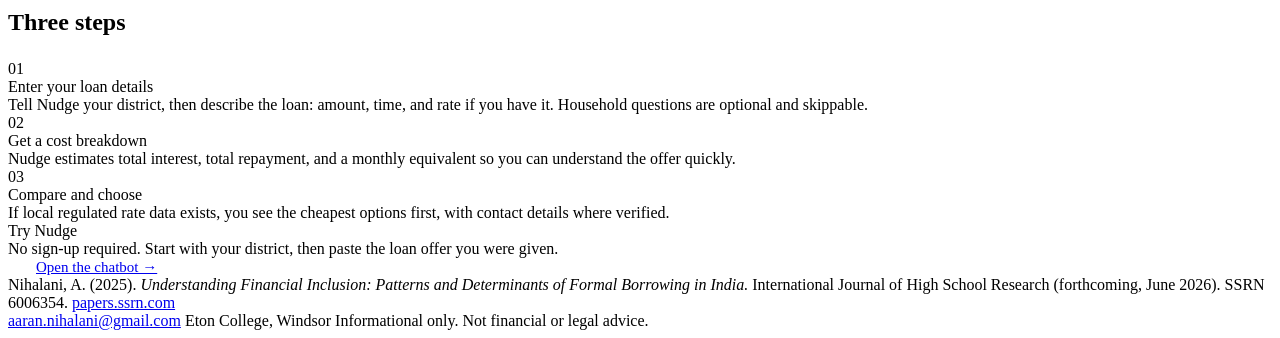
==== commit ad3bc955: "feat(thailand): add Thailand microfinance support Add full regional Thailand microfinance support: -" ====
--- a/nudge_webhook/templates/landing.html
+++ b/nudge_webhook/templates/landing.html
@@ -24,6 +24,13 @@
   </head>
   <body>
 
+    <style>
+      .nav-switcher { display:flex;align-items:center;gap:6px;margin-right:4px; }
+      .switcher-pill { font-size:11px;font-weight:600;padding:4px 10px;border-radius:20px;text-decoration:none;transition:opacity .15s;letter-spacing:.03em; }
+      .switcher-pill.active { background:var(--accent);color:#fff; }
+      .switcher-pill.inactive { background:transparent;color:var(--muted);border:1px solid var(--stroke2); }
+      .switcher-pill.inactive:hover { color:var(--txt);border-color:var(--accent); }
+    </style>
     <nav class="nav">
       <div class="nav-inner">
         <a href="/" class="nav-brand">Nudge Microfinance</a>
@@ -32,7 +39,13 @@
           <a href="#findings" class="nav-link">Findings</a>
           <a href="#how" class="nav-link">How it works</a>
         </div>
-        <a href="/chat" class="nav-cta">Try it →</a>
+        <div style="display:flex;align-items:center;gap:10px;">
+          <div class="nav-switcher">
+            <a href="/" class="switcher-pill active">🇮🇳 India</a>
+            <a href="/thailand" class="switcher-pill inactive">🇹🇭 Thailand</a>
+          </div>
+          <a href="/chat" class="nav-cta">Try it →</a>
+        </div>
       </div>
     </nav>
 
